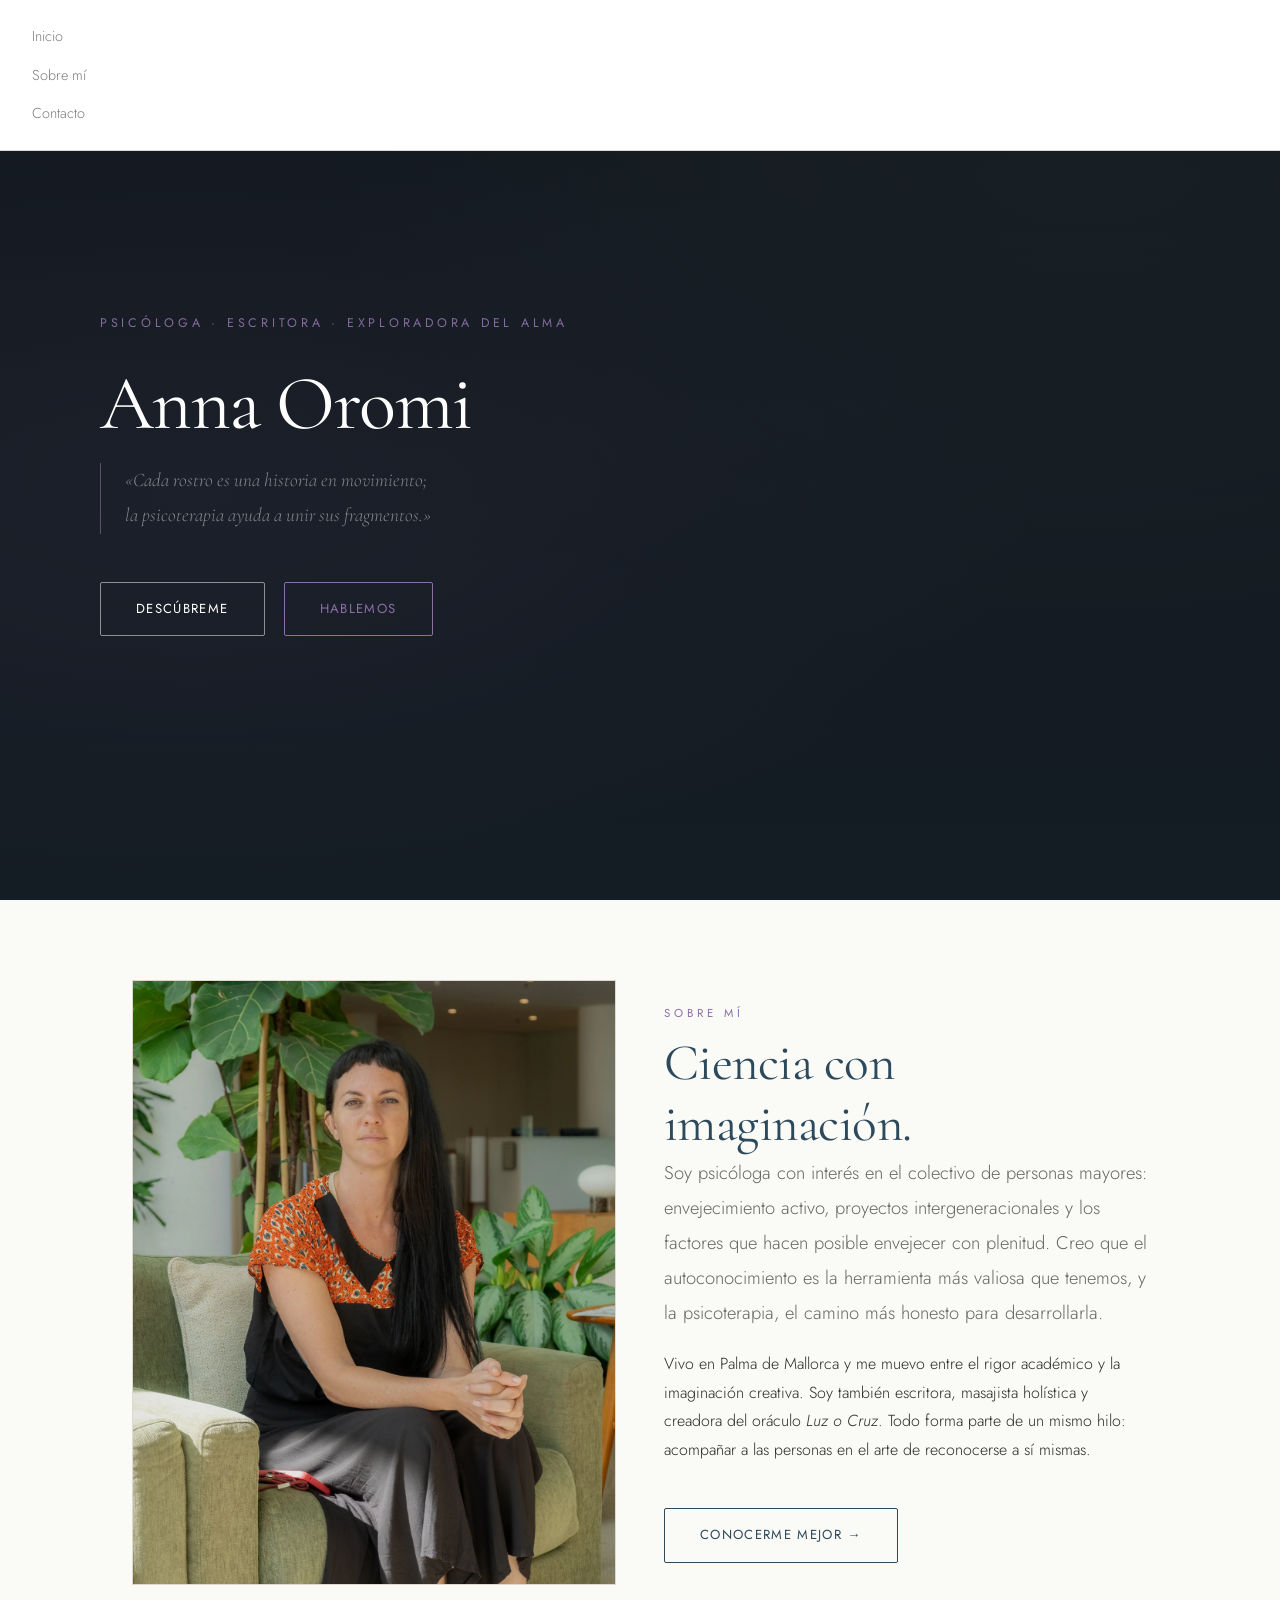
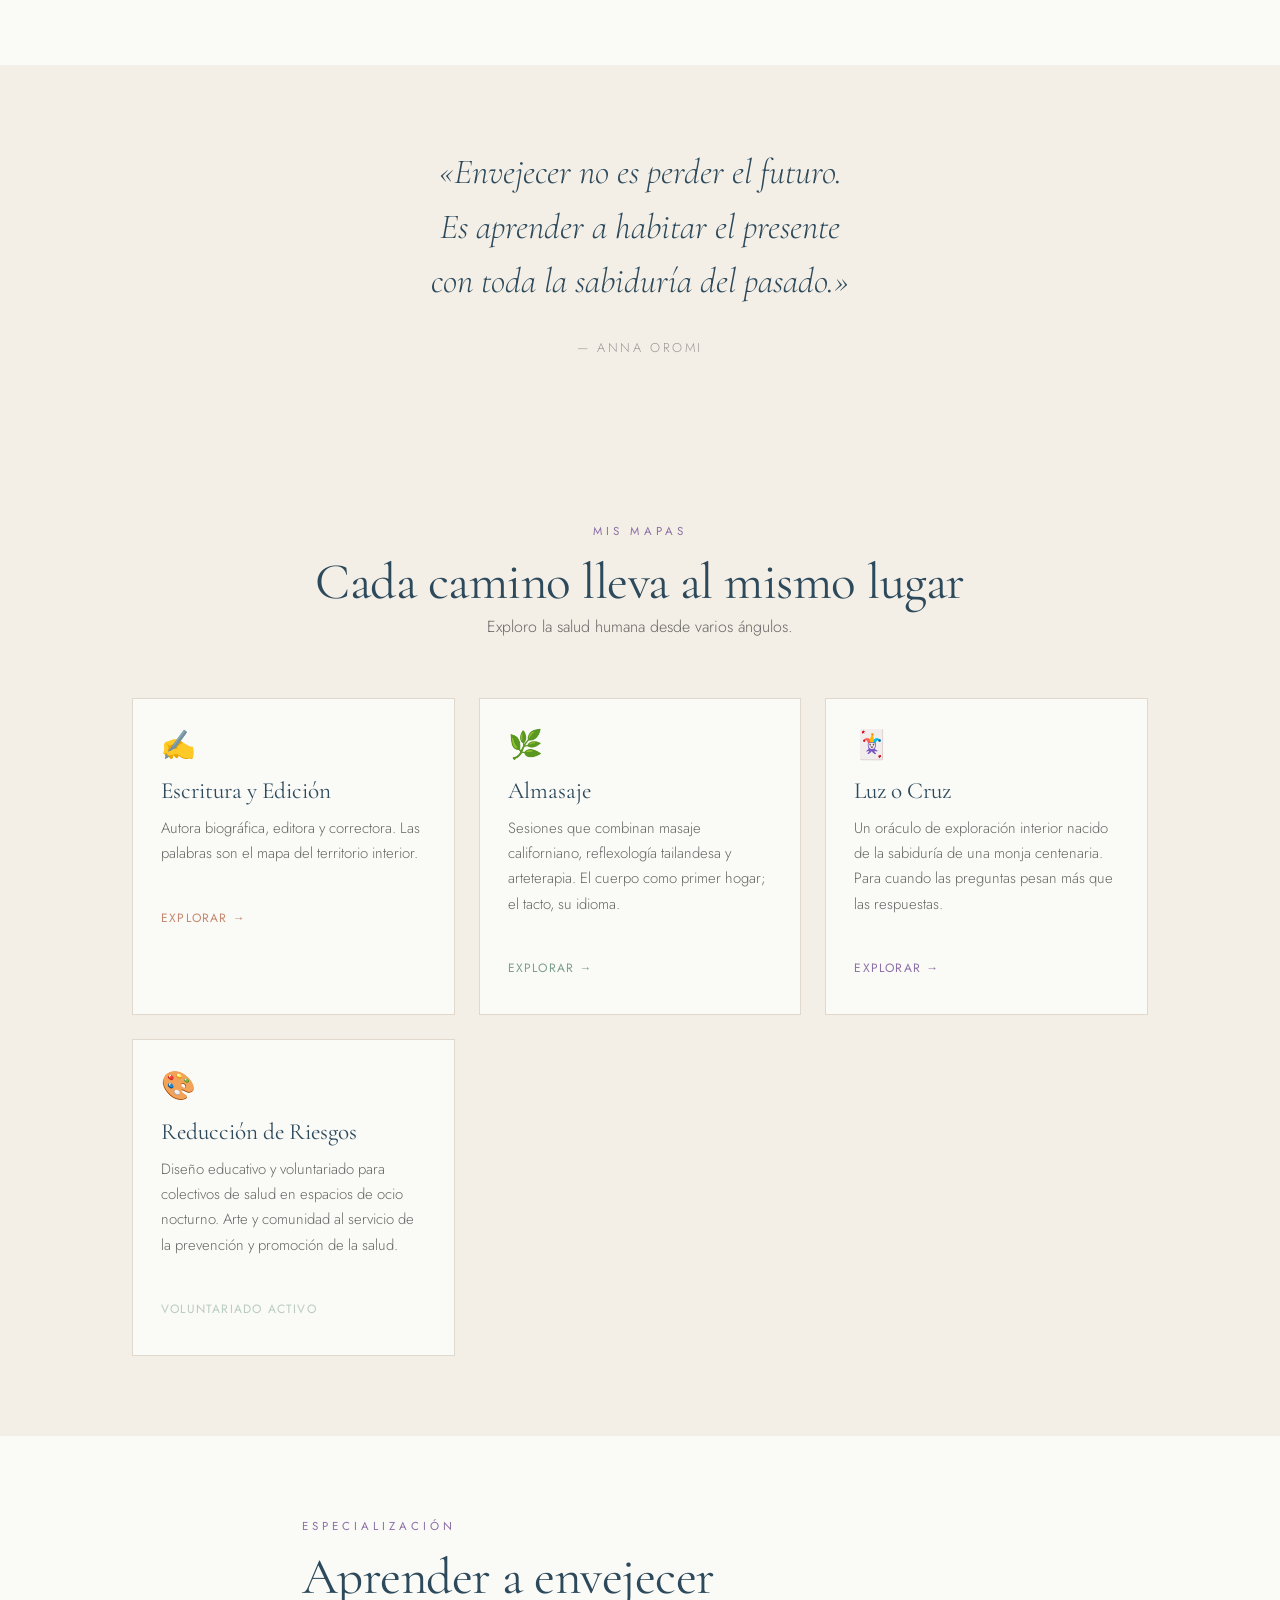
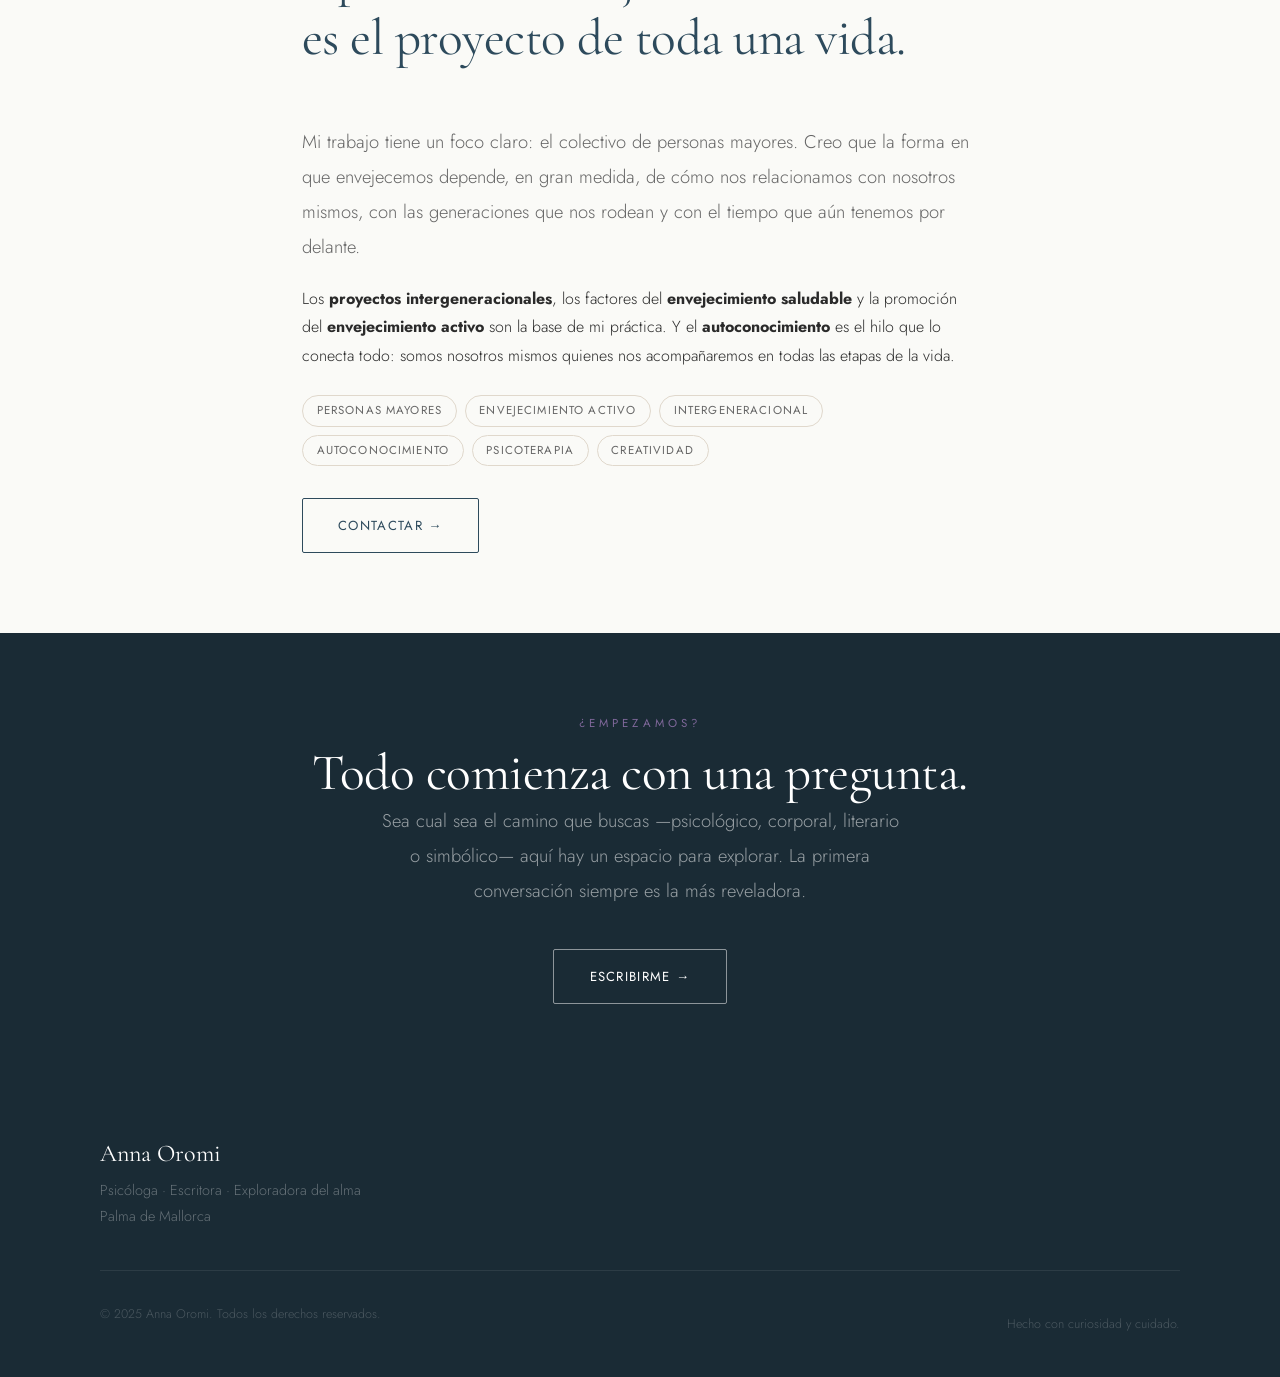
==== index.html @ 7e348808 "Simplify nav and footer to Inicio / Sobre mí / Contacto" ====
<!DOCTYPE html>
<html lang="es">
<head>
  <meta charset="UTF-8">
  <meta name="viewport" content="width=device-width, initial-scale=1.0">
  <title>Anna Oromi | Psicóloga, Escritora y Exploradora del Alma</title>
  <meta name="description" content="Anna Oromi es psicóloga con foco en personas mayores, envejecimiento activo y autoconocimiento. Escritora, terapeuta corporal y creadora del oráculo Luz o Cruz. Palma de Mallorca.">
  <meta name="keywords" content="psicóloga personas mayores, envejecimiento activo, envejecimiento saludable, autoconocimiento, psicología Mallorca, masaje holístico, escritora biográfica">
  <meta name="author" content="Anna Oromi">
  <meta name="robots" content="index, follow">
  <meta property="og:type"        content="website">
  <meta property="og:url"         content="https://www.annaoromi.com/">
  <meta property="og:title"       content="Anna Oromi | Psicóloga, Escritora y Exploradora del Alma">
  <meta property="og:description" content="Psicóloga con foco en personas mayores, envejecimiento activo y autoconocimiento. Escritora, terapeuta corporal, creadora del oráculo Luz o Cruz. Palma de Mallorca.">
  <meta property="og:locale"      content="es_ES">
  <link rel="canonical" href="https://www.annaoromi.com/">
  <link rel="preconnect" href="https://fonts.googleapis.com">
  <link rel="preconnect" href="https://fonts.gstatic.com" crossorigin>
  <link href="https://fonts.googleapis.com/css2?family=Cormorant+Garamond:ital,wght@0,300;0,400;0,600;1,300;1,400&family=Jost:wght@300;400&display=swap" rel="stylesheet">
  <link rel="stylesheet" href="css/style.css?v=5">
</head>
<body>

  <nav role="navigation" aria-label="Navegación principal">
    <a href="index.html" class="nav-logo" aria-label="Anna Oromi — Inicio">Anna Oromi</a>
    <button class="nav-toggle" aria-expanded="false" aria-label="Abrir menú">
      <span></span><span></span><span></span>
    </button>
    <ul class="nav-links" role="list">
      <li><a href="index.html">Inicio</a></li>
      <li><a href="sobre-mi.html">Sobre mí</a></li>
      <li><a href="contacto.html" class="nav-cta">Contacto</a></li>
    </ul>
  </nav>

  <main>

    <!-- HERO -->
    <section class="hero" aria-label="Portada">
      <video class="hero-video" autoplay muted loop playsinline aria-hidden="true">
        <source src="img/encabezado.mp4" type="video/mp4">
      </video>
      <div class="hero-content">
        <span class="hero-label">Psicóloga · Escritora · Exploradora del alma</span>
        <h1>Anna Oromi</h1>
        <p class="hero-quote">
          «Cada rostro es una historia en movimiento;<br>
          la psicoterapia ayuda a unir sus fragmentos.»
        </p>
        <div class="hero-actions">
          <a href="sobre-mi.html" class="btn btn-light">Descúbreme</a>
          <a href="contacto.html" class="btn btn-light" style="border-color:var(--violet);color:var(--violet);">Hablemos</a>
        </div>
      </div>
    </section>

    <!-- SOBRE MÍ (resumen) -->
    <section aria-labelledby="about-heading">
      <div class="container">
        <div class="grid-2">
          <div class="about-img-wrap" aria-label="Fotografía de Anna Oromi">
            <img src="img/anna-oromi.jpg" alt="Anna Oromi, psicóloga enfocada en el envejecimiento activo, Palma de Mallorca" loading="lazy">
          </div>
          <div class="about-text">
            <span class="section-label">Sobre mí</span>
            <h2 id="about-heading">Ciencia con imaginación.<br></h2>
            <p class="lead">
              Soy psicóloga con interés en el colectivo de personas mayores: envejecimiento activo, proyectos intergeneracionales y los factores que hacen posible envejecer con plenitud. Creo que el autoconocimiento es la herramienta más valiosa que tenemos, y la psicoterapia, el camino más honesto para desarrollarla.
            </p>
            <p>
              Vivo en Palma de Mallorca y me muevo entre el rigor académico y la imaginación creativa. Soy también escritora, masajista holística y creadora del oráculo <em>Luz o Cruz</em>. Todo forma parte de un mismo hilo: acompañar a las personas en el arte de reconocerse a sí mismas.
            </p>
            <a href="sobre-mi.html" class="btn btn-primary mt-3">Conocerme mejor →</a>
          </div>
        </div>
      </div>
    </section>

    <!-- PULLQUOTE -->
    <div class="pullquote">
      <blockquote>
        «Envejecer no es perder el futuro.<br>
        Es aprender a habitar el presente<br>
        con toda la sabiduría del pasado.»
      </blockquote>
      <cite>— Anna Oromi</cite>
    </div>

    <!-- MIS MUNDOS -->
    <section class="section-alt" aria-labelledby="mundos-heading">
      <div class="container">
        <div class="section-header section-header--center">
          <span class="section-label">Mis mapas</span>
          <h2 id="mundos-heading">Cada camino lleva al mismo lugar</h2>
          <p>Exploro la salud humana desde varios ángulos.</p>
        </div>
        <div class="facetas-grid">


          <article class="card card--rose">
            <div class="card-icon" aria-hidden="true">✍️</div>
            <h3>Escritura y Edición</h3>
            <p>Autora biográfica, editora y correctora. Las palabras son el mapa del territorio interior.</p>
            <a href="escritura.html" class="card-link">Explorar →</a>
          </article>

          <article class="card card--sage">
            <div class="card-icon" aria-hidden="true">🌿</div>
            <h3>Almasaje</h3>
            <p>Sesiones que combinan masaje californiano, reflexología tailandesa y arteterapia. El cuerpo como primer hogar; el tacto, su idioma.</p>
            <a href="almasaje.html" class="card-link">Explorar →</a>
          </article>

          <article class="card">
            <div class="card-icon" aria-hidden="true">🃏</div>
            <h3>Luz o Cruz</h3>
            <p>Un oráculo de exploración interior nacido de la sabiduría de una monja centenaria. Para cuando las preguntas pesan más que las respuestas.</p>
            <a href="oraculo.html" class="card-link">Explorar →</a>
          </article>

          <article class="card card--sage">
            <div class="card-icon" aria-hidden="true">🎨</div>
            <h3>Reducción de Riesgos</h3>
            <p>Diseño educativo y voluntariado para colectivos de salud en espacios de ocio nocturno. Arte y comunidad al servicio de la prevención y promoción de la salud.</p>
            <span class="card-link" style="cursor:default; opacity:0.5;">Voluntariado activo</span>
          </article>

        </div>
      </div>
    </section>

    <!-- ESPECIALIZACIÓN (bloque SEO) -->
    <section aria-labelledby="esp-heading">
      <div class="container--narrow">
        <div class="section-header">
          <span class="section-label">Especialización</span>
          <h2 id="esp-heading">Aprender a envejecer<br>es el proyecto de toda una vida.</h2>
        </div>
        <p class="lead">
          Mi trabajo tiene un foco claro: el colectivo de personas mayores. Creo que la forma en que envejecemos depende, en gran medida, de cómo nos relacionamos con nosotros mismos, con las generaciones que nos rodean y con el tiempo que aún tenemos por delante.
        </p>
        <p>
          Los <strong>proyectos intergeneracionales</strong>, los factores del <strong>envejecimiento saludable</strong> y la promoción del <strong>envejecimiento activo</strong> son la base de mi práctica. Y el <strong>autoconocimiento</strong> es el hilo que lo conecta todo: somos nosotros mismos quienes nos acompañaremos en todas las etapas de la vida.
        </p>
        <div class="tags mt-3" aria-label="Áreas de especialización">
          <span class="tag">Personas mayores</span>
          <span class="tag">Envejecimiento activo</span>
          <span class="tag">Intergeneracional</span>
          <span class="tag">Autoconocimiento</span>
          <span class="tag">Psicoterapia</span>
          <span class="tag">Creatividad</span>
        </div>
        <a href="contacto.html" class="btn btn-primary mt-4">Contactar →</a>
      </div>
    </section>

    <!-- CONTACTO CTA -->
    <section class="section-dark" aria-labelledby="cta-heading">
      <div class="container--narrow text-center">
        <span class="section-label">¿Empezamos?</span>
        <h2 id="cta-heading">Todo comienza con una pregunta.</h2>
        <p class="lead" style="color:rgba(255,255,255,0.55); max-width:520px; margin: 0 auto 2.5rem;">
          Sea cual sea el camino que buscas —psicológico, corporal, literario o simbólico— aquí hay un espacio para explorar. La primera conversación siempre es la más reveladora.
        </p>
        <a href="contacto.html" class="btn btn-light">Escribirme →</a>
      </div>
    </section>

  </main>

  <footer>
    <div class="footer-inner">
      <div class="footer-brand">
        <h3>Anna Oromi</h3>
        <p>Psicóloga · Escritora · Exploradora del alma<br>Palma de Mallorca</p>
      </div>
      <nav class="footer-nav" aria-label="Navegación del pie">
        <ul>
          <li><a href="index.html">Inicio</a></li>
          <li><a href="sobre-mi.html">Sobre mí</a></li>
          <li><a href="contacto.html">Contacto</a></li>
        </ul>
      </nav>
    </div>
    <div class="footer-bottom">
      <p>© 2025 Anna Oromi. Todos los derechos reservados.</p>
      <p>Hecho con curiosidad y cuidado.</p>
    </div>
  </footer>

  <script src="js/main.js"></script>
</body>
</html>
---- css/style.css ----
/* ==========================================================================
   Anna Oromi — Estilos principales
   «Todo viaje empieza cayendo por un agujero de curiosidad»
   ========================================================================== */

/* --------------------------------------------------------------------------
   1. Variables
   -------------------------------------------------------------------------- */
:root {
  --bg:             #FAFAF7;
  --bg-alt:         #F4EFE6;
  --bg-dark:        #1A2B35;
  --text:           #2A2A2A;
  --text-light:     #666666;
  --text-muted:     #999999;
  --primary:        #2D4A5C;
  --primary-light:  #3D6275;
  --violet:         #8B6FA6;
  --rose:           #C4876E;
  --sage:           #7A9E8E;
  --border:         #E0D8CC;
  --border-light:   #EDE8E0;

  --font-serif: 'Cormorant Garamond', 'Georgia', serif;
  --font-sans:  'Jost', 'Helvetica Neue', Arial, sans-serif;

  --radius:    2px;
  --shadow:    0 2px 20px rgba(0,0,0,0.06);
  --shadow-lg: 0 6px 40px rgba(0,0,0,0.10);
  --transition: all 0.3s ease;
  --max-w:     1080px;
  --gap:       5rem;
}

/* --------------------------------------------------------------------------
   2. Reset & base
   -------------------------------------------------------------------------- */
*, *::before, *::after { box-sizing: border-box; margin: 0; padding: 0; }

html { scroll-behavior: smooth; font-size: 16px; }

body {
  background: var(--bg);
  color: var(--text);
  font-family: var(--font-sans);
  font-weight: 300;
  line-height: 1.8;
  -webkit-font-smoothing: antialiased;
}

img  { max-width: 100%; height: auto; display: block; }
a    { color: inherit; text-decoration: none; }
ul   { list-style: none; }
p    { margin-bottom: 1.2rem; }
p:last-child { margin-bottom: 0; }

/* --------------------------------------------------------------------------
   3. Tipografía
   -------------------------------------------------------------------------- */
h1, h2, h3, h4, h5, h6 {
  font-family: var(--font-serif);
  font-weight: 400;
  line-height: 1.2;
  color: var(--primary);
}

h1 { font-size: clamp(2.8rem, 6vw,  5rem);   letter-spacing: -0.02em; }
h2 { font-size: clamp(2rem,  4vw,  3.2rem);  letter-spacing: -0.01em; }
h3 { font-size: clamp(1.4rem, 2.5vw, 2rem);  }
h4 { font-size: 1.15rem; }

.lead {
  font-size: 1.15rem;
  font-weight: 300;
  color: var(--text-light);
  line-height: 1.9;
}

.ornament {
  text-align: center;
  color: var(--violet);
  letter-spacing: 0.6em;
  margin: 2rem 0;
  opacity: 0.5;
}

/* --------------------------------------------------------------------------
   4. Layout
   -------------------------------------------------------------------------- */
.container        { max-width: var(--max-w); margin: 0 auto; padding: 0 2rem; }
.container--narrow{ max-width: 740px;        margin: 0 auto; padding: 0 2rem; }

section { padding: var(--gap) 0; }

.grid-2 { display: grid; grid-template-columns: 1fr 1fr; gap: 3rem; align-items: center; }
.grid-3 { display: grid; grid-template-columns: repeat(3, 1fr); gap: 2rem; }

/* --------------------------------------------------------------------------
   5. Navegación
   -------------------------------------------------------------------------- */
nav {
  position: fixed; top: 0; left: 0; right: 0; z-index: 100;
  display: flex; justify-content: space-between; align-items: center;
  padding: 1.4rem 2rem;
  background: #ffffff;
  border-bottom: 1px solid #e0d8cc;
  transition: var(--transition);
  color: #111111;
}
nav.scrolled { padding: 1rem 2rem; box-shadow: var(--shadow); }

.nav-logo {
  font-family: var(--font-serif);
  font-size: 1.35rem;
  color: #2D4A5C !important;
  letter-spacing: 0.02em;
  flex-shrink: 0;
}

.nav-links {
  display: flex; gap: 2.2rem; align-items: center;
}
.nav-links a {
  font-size: 0.78rem; font-weight: 500;
  letter-spacing: 0.1em; text-transform: uppercase;
  color: #111111 !important;
  position: relative; transition: var(--transition);
}
.nav-links a::after {
  content: ''; position: absolute; bottom: -3px; left: 0;
  width: 0; height: 1px;
  background: var(--violet); transition: var(--transition);
}
.nav-links a:hover,
.nav-links a.active        { color: var(--primary); }
.nav-links a:hover::after,
.nav-links a.active::after { width: 100%; }

/* Contact CTA in nav */
.nav-links .nav-cta {
  padding: 0.5rem 1.2rem;
  border: 1px solid var(--primary);
  color: var(--primary);
  border-radius: 100px;
  transition: var(--transition);
}
.nav-links .nav-cta:hover { background: var(--primary); color: #fff; }
.nav-links .nav-cta::after { display: none; }

/* Hamburger */
.nav-toggle {
  display: none; background: none; border: none;
  cursor: pointer; flex-direction: column; gap: 5px; padding: 0.25rem;
}
.nav-toggle span { display: block; width: 22px; height: 1.5px; background: var(--text); transition: var(--transition); }

/* --------------------------------------------------------------------------
   6. Botones
   -------------------------------------------------------------------------- */
.btn {
  display: inline-block;
  padding: 0.9rem 2.2rem;
  font-family: var(--font-sans); font-size: 0.82rem;
  font-weight: 400; letter-spacing: 0.1em; text-transform: uppercase;
  border: 1px solid currentColor; cursor: pointer;
  transition: var(--transition); background: transparent; text-align: center;
  border-radius: var(--radius);
}
.btn-primary { color: var(--primary); }
.btn-primary:hover { background: var(--primary); color: #fff; }

.btn-violet { color: var(--violet); }
.btn-violet:hover { background: var(--violet); color: #fff; }

.btn-rose { color: var(--rose); }
.btn-rose:hover { background: var(--rose); color: #fff; }

.btn-light { color: #fff; border-color: rgba(255,255,255,0.5); }
.btn-light:hover { background: rgba(255,255,255,0.12); border-color: #fff; }

.btn-filled-primary { background: var(--primary); color: #fff; border-color: var(--primary); }
.btn-filled-primary:hover { background: var(--primary-light); border-color: var(--primary-light); }

/* --------------------------------------------------------------------------
   7. Hero (portada)
   -------------------------------------------------------------------------- */
.hero {
  min-height: 100vh; display: flex; align-items: center;
  position: relative; overflow: hidden; isolation: isolate;
  background-color: var(--bg-dark); color: #fff;
  padding: 9rem 2rem 6rem;
}
.hero-video {
  position: absolute;
  top: 0; left: 0;
  width: 100%; height: 100%;
  object-fit: cover; object-position: center;
  z-index: 0; pointer-events: none;
}
.hero::before {
  content: ''; position: absolute;
  top: 0; left: 0; width: 100%; height: 100%;
  z-index: 1;
  background:
    linear-gradient(to bottom, rgba(15,15,20,0.65) 0%, rgba(15,15,20,0.52) 100%),
    radial-gradient(ellipse at 15% 55%, rgba(139, 111, 166, 0.18) 0%, transparent 55%),
    radial-gradient(ellipse at 85% 15%, rgba(122, 158, 142, 0.12) 0%, transparent 50%);
  pointer-events: none;
}
.hero-content { position: relative; z-index: 2; max-width: var(--max-w); margin: 0 auto; width: 100%; }

.hero-label {
  font-size: 0.78rem; font-weight: 400;
  letter-spacing: 0.3em; text-transform: uppercase;
  color: var(--violet); margin-bottom: 1.5rem; opacity: 0.95;
  display: block;
}
.hero h1 { color: #fff; margin-bottom: 0.75rem; }

.hero-subtitle {
  font-family: var(--font-serif); font-style: italic;
  font-size: clamp(1.1rem, 2vw, 1.5rem); font-weight: 300;
  color: rgba(255,255,255,0.55); margin-bottom: 2rem;
}
.hero-quote {
  font-family: var(--font-serif); font-style: italic;
  font-size: clamp(1rem, 1.7vw, 1.2rem); font-weight: 300;
  color: rgba(255,255,255,0.45); max-width: 580px;
  line-height: 1.85; margin-bottom: 3rem;
  border-left: 1px solid rgba(139, 111, 166, 0.6);
  padding-left: 1.5rem;
}
.hero-actions { display: flex; gap: 1.2rem; flex-wrap: wrap; }

/* Grandes letras de fondo */
.hero-bg-letter {
  position: absolute; right: -1rem; top: 50%;
  transform: translateY(-50%);
  font-family: var(--font-serif); font-size: 28vw; line-height: 1;
  color: rgba(255,255,255,0.025); pointer-events: none; user-select: none;
  font-weight: 400;
}

/* --------------------------------------------------------------------------
   8. Section header
   -------------------------------------------------------------------------- */
.section-header         { margin-bottom: 3.5rem; }
.section-header--center { text-align: center; }
.section-header--center p { margin: 0 auto; }

.section-label {
  display: block; font-size: 0.72rem; font-weight: 400;
  letter-spacing: 0.35em; text-transform: uppercase;
  color: var(--violet); margin-bottom: 0.6rem;
}
.section-header p { color: var(--text-light); max-width: 520px; }

/* Background alternativo */
.section-alt  { background: var(--bg-alt); }
.section-dark { background: var(--bg-dark); color: #fff; }
.section-dark h2, .section-dark h3, .section-dark h4 { color: #fff; }
.section-dark p, .section-dark .lead { color: rgba(255,255,255,0.65); }
.section-dark .section-label { color: var(--violet); opacity: 0.9; }

/* --------------------------------------------------------------------------
   9. Tarjetas de facetas
   -------------------------------------------------------------------------- */
.facetas-grid {
  display: grid;
  grid-template-columns: repeat(auto-fit, minmax(260px, 1fr));
  gap: 1.5rem;
}

.card {
  background: var(--bg); border: 1px solid var(--border);
  padding: 2rem 1.75rem;
  transition: var(--transition); position: relative; overflow: hidden;
}
.card::before {
  content: ''; position: absolute; top: 0; left: 0; right: 0;
  height: 2px; background: var(--violet);
  transform: scaleX(0); transform-origin: left; transition: var(--transition);
}
.card:hover {
  border-color: transparent; box-shadow: var(--shadow-lg);
  transform: translateY(-4px);
}
.card:hover::before { transform: scaleX(1); }

.card-icon { font-size: 1.75rem; margin-bottom: 1.2rem; line-height: 1; }
.card h3 { font-size: 1.45rem; margin-bottom: 0.6rem; }
.card p  { font-size: 0.93rem; color: var(--text-light); line-height: 1.7; }

.card-link {
  display: inline-flex; align-items: center; gap: 0.4rem;
  font-size: 0.75rem; font-weight: 400; letter-spacing: 0.1em;
  text-transform: uppercase; color: var(--violet);
  margin-top: 1.4rem; transition: var(--transition);
}
.card-link:hover { gap: 0.65rem; }

/* Card variante rose */
.card--rose::before { background: var(--rose); }
.card--rose .card-link { color: var(--rose); }

/* Card variante sage */
.card--sage::before { background: var(--sage); }
.card--sage .card-link { color: var(--sage); }

/* --------------------------------------------------------------------------
   10. Pullquote
   -------------------------------------------------------------------------- */
.pullquote {
  padding: 5rem 2rem; text-align: center;
  background: var(--bg-alt);
}
.pullquote blockquote {
  font-family: var(--font-serif); font-style: italic; font-weight: 300;
  font-size: clamp(1.4rem, 3vw, 2.2rem); color: var(--primary);
  max-width: 820px; margin: 0 auto 1.5rem; line-height: 1.55;
}
.pullquote cite {
  font-size: 0.8rem; font-style: normal;
  letter-spacing: 0.2em; text-transform: uppercase; color: var(--text-muted);
}

/* --------------------------------------------------------------------------
   11. Sección About (en portada)
   -------------------------------------------------------------------------- */
.about-img-wrap {
  aspect-ratio: 4/5; background: var(--bg-alt);
  border: 1px solid var(--border);
  display: flex; align-items: center; justify-content: center;
  font-family: var(--font-serif); font-size: 5rem; color: var(--border);
  position: relative; overflow: hidden;
}
.about-img-wrap img,
.about-img-wrap video { position: absolute; inset: 0; width: 100%; height: 100%; object-fit: cover; }

/* --------------------------------------------------------------------------
   12. Formulario
   -------------------------------------------------------------------------- */
.form-group { margin-bottom: 1.5rem; }
.form-group label {
  display: block; font-size: 0.75rem; font-weight: 400;
  letter-spacing: 0.12em; text-transform: uppercase;
  color: var(--text-light); margin-bottom: 0.5rem;
}
.form-group input,
.form-group textarea,
.form-group select {
  width: 100%; padding: 0.85rem 1rem;
  background: var(--bg); border: 1px solid var(--border);
  color: var(--text); font-family: var(--font-sans);
  font-size: 1rem; font-weight: 300;
  transition: var(--transition); -webkit-appearance: none;
  border-radius: var(--radius);
}
.form-group input:focus,
.form-group textarea:focus,
.form-group select:focus {
  outline: none; border-color: var(--violet);
  box-shadow: 0 0 0 3px rgba(139, 111, 166, 0.12);
}
.form-group textarea { min-height: 150px; resize: vertical; }
.form-row { display: grid; grid-template-columns: 1fr 1fr; gap: 1.25rem; }

/* --------------------------------------------------------------------------
   13. Footer
   -------------------------------------------------------------------------- */
footer {
  background: var(--bg-dark);
  color: rgba(255,255,255,0.6);
  padding: 3.5rem 2rem 2rem;
}
.footer-inner {
  max-width: var(--max-w); margin: 0 auto;
  display: grid; grid-template-columns: 2fr 1fr 1fr; gap: 3rem;
  padding-bottom: 2.5rem;
  border-bottom: 1px solid rgba(255,255,255,0.08);
  margin-bottom: 2rem;
}
.footer-brand h3 {
  color: #fff; font-family: var(--font-serif);
  font-size: 1.5rem; margin-bottom: 0.6rem;
}
.footer-brand p { font-size: 0.9rem; opacity: 0.55; margin-bottom: 0; }

.footer-nav h4 {
  color: #fff; font-size: 0.72rem; font-family: var(--font-sans);
  font-weight: 400; letter-spacing: 0.2em; text-transform: uppercase;
  margin-bottom: 1rem;
}
.footer-nav ul { display: flex; flex-direction: column; gap: 0.6rem; }
.footer-nav a { font-size: 0.9rem; opacity: 0.55; transition: var(--transition); }
.footer-nav a:hover { opacity: 1; color: var(--violet); }

.footer-bottom {
  max-width: var(--max-w); margin: 0 auto;
  display: flex; justify-content: space-between; align-items: center;
  font-size: 0.78rem; opacity: 0.35;
}

/* --------------------------------------------------------------------------
   14. Page hero (páginas interiores)
   -------------------------------------------------------------------------- */
.page-hero {
  padding: 10rem 2rem 5rem;
  background: var(--bg-alt);
  border-bottom: 1px solid var(--border);
}
.page-hero--dark {
  background: var(--bg-dark); color: #fff;
}
.page-hero--dark h1  { color: #fff; }
.page-hero--dark p   { color: rgba(255,255,255,0.6); }

.page-hero .section-label { margin-bottom: 0.6rem; }
.page-hero h1             { margin-bottom: 1rem; }
.page-hero .lead          { max-width: 620px; margin-bottom: 0; }

/* --------------------------------------------------------------------------
   15. Libros
   -------------------------------------------------------------------------- */
.book-list { display: flex; flex-direction: column; gap: 0; }

.book-card {
  display: grid; grid-template-columns: 80px 1fr; gap: 2rem;
  padding: 2.5rem 0; border-bottom: 1px solid var(--border);
  align-items: start;
}
.book-card:first-child { padding-top: 0; }
.book-card:last-child  { border-bottom: none; }

.book-cover {
  width: 80px; aspect-ratio: 2/3;
  background: var(--bg-alt); border: 1px solid var(--border);
  display: flex; align-items: center; justify-content: center;
  font-size: 1.5rem; flex-shrink: 0;
}
.book-info h3   { font-size: 1.45rem; margin-bottom: 0.2rem; }
.book-role {
  font-size: 0.75rem; letter-spacing: 0.12em; text-transform: uppercase;
  color: var(--violet); margin-bottom: 0.25rem;
}
.book-meta {
  font-size: 0.82rem; color: var(--text-muted);
  margin-bottom: 0.85rem; letter-spacing: 0.03em;
}
.book-meta span { margin-right: 1.25rem; }
.book-info p    { font-size: 0.95rem; color: var(--text-light); margin-bottom: 1rem; }

/* --------------------------------------------------------------------------
   16. Proceso / pasos
   -------------------------------------------------------------------------- */
.process-list { display: flex; flex-direction: column; gap: 2rem; }

.process-item { display: grid; grid-template-columns: 3rem 1fr; gap: 1.5rem; align-items: start; }

.process-num {
  width: 3rem; height: 3rem;
  border: 1px solid var(--violet); border-radius: 50%;
  display: flex; align-items: center; justify-content: center;
  font-family: var(--font-serif); font-size: 1.2rem; color: var(--violet);
  flex-shrink: 0;
}
.process-item h4   { margin-bottom: 0.35rem; color: var(--primary); }
.process-item p    { font-size: 0.93rem; color: var(--text-light); margin-bottom: 0; }

/* --------------------------------------------------------------------------
   17. Tags
   -------------------------------------------------------------------------- */
.tags { display: flex; flex-wrap: wrap; gap: 0.5rem; margin-top: 1rem; }
.tag {
  font-size: 0.72rem; font-weight: 400; letter-spacing: 0.1em;
  text-transform: uppercase; padding: 0.28rem 0.85rem;
  border: 1px solid var(--border); color: var(--text-light);
  border-radius: 100px; transition: var(--transition);
}
.tag:hover { border-color: var(--violet); color: var(--violet); }

/* --------------------------------------------------------------------------
   18. Testimonial
   -------------------------------------------------------------------------- */
.testimonial-grid { display: grid; grid-template-columns: repeat(auto-fit, minmax(280px, 1fr)); gap: 1.5rem; }

.testimonial {
  background: var(--bg); border: 1px solid var(--border);
  padding: 2rem; position: relative;
}
.testimonial::before {
  content: '\201C'; font-family: var(--font-serif);
  font-size: 5rem; color: var(--border); line-height: 0.8;
  position: absolute; top: 1.5rem; left: 1.5rem;
  pointer-events: none;
}
.testimonial blockquote {
  font-style: italic; font-family: var(--font-serif);
  font-size: 1.05rem; line-height: 1.7;
  color: var(--text); padding-top: 1.5rem; margin-bottom: 1rem;
}
.testimonial cite {
  font-size: 0.75rem; font-style: normal;
  letter-spacing: 0.15em; text-transform: uppercase;
  color: var(--text-muted);
}

/* --------------------------------------------------------------------------
   19. Oracle cards section
   -------------------------------------------------------------------------- */
.oracle-mechanic {
  display: grid; grid-template-columns: repeat(3, 1fr);
  gap: 0; border: 1px solid var(--border);
}
.oracle-mechanic-item {
  padding: 2rem 1.75rem; border-right: 1px solid var(--border);
}
.oracle-mechanic-item:last-child { border-right: none; }
.oracle-mechanic-item .item-num {
  font-family: var(--font-serif); font-size: 2.5rem;
  color: var(--border); line-height: 1; margin-bottom: 1rem;
}
.oracle-mechanic-item h4 { margin-bottom: 0.5rem; }
.oracle-mechanic-item p  { font-size: 0.93rem; color: var(--text-light); }

/* --------------------------------------------------------------------------
   20. Contact info block
   -------------------------------------------------------------------------- */
.contact-info-list { display: flex; flex-direction: column; gap: 1.5rem; }
.contact-info-item { display: flex; gap: 1rem; align-items: flex-start; }
.contact-info-icon { font-size: 1.3rem; flex-shrink: 0; margin-top: 0.1rem; }
.contact-info-item h4 { font-size: 0.75rem; letter-spacing: 0.15em; text-transform: uppercase; color: var(--text-muted); margin-bottom: 0.2rem; font-family: var(--font-sans); font-weight: 400; }
.contact-info-item p  { color: var(--text-light); font-size: 0.95rem; margin-bottom: 0; }

/* --------------------------------------------------------------------------
   21. Utilidades
   -------------------------------------------------------------------------- */
.text-center { text-align: center; }
.text-right  { text-align: right;  }
.mt-1 { margin-top: 0.5rem; }
.mt-2 { margin-top: 1rem;   }
.mt-3 { margin-top: 1.5rem; }
.mt-4 { margin-top: 2rem;   }
.mb-0 { margin-bottom: 0 !important; }

.divider {
  border: none; border-top: 1px solid var(--border);
  margin: 3rem 0;
}

.highlight-box {
  background: var(--bg-alt); border: 1px solid var(--border);
  padding: 2rem; margin: 2rem 0;
}
.highlight-box p { color: var(--text-light); }

.sr-only {
  position: absolute; width: 1px; height: 1px;
  overflow: hidden; clip: rect(0,0,0,0); white-space: nowrap;
}

/* --------------------------------------------------------------------------
   22. Responsive — Tablet
   -------------------------------------------------------------------------- */
@media (max-width: 900px) {
  :root { --gap: 4rem; }

  .grid-2  { grid-template-columns: 1fr; }
  .grid-3  { grid-template-columns: 1fr; }
  .form-row{ grid-template-columns: 1fr; }

  .footer-inner { grid-template-columns: 1fr 1fr; }
  .footer-brand { grid-column: 1 / -1; }

  .oracle-mechanic { grid-template-columns: 1fr; }
  .oracle-mechanic-item { border-right: none; border-bottom: 1px solid var(--border); }
  .oracle-mechanic-item:last-child { border-bottom: none; }
}

/* --------------------------------------------------------------------------
   23. Responsive — Mobile
   -------------------------------------------------------------------------- */
@media (max-width: 768px) {
  .nav-toggle { display: flex; }

  .nav-links {
    position: fixed; inset: 0;
    background: var(--bg);
    flex-direction: column; justify-content: center;
    gap: 2rem; align-items: center;
    transform: translateX(100%);
    transition: transform 0.4s cubic-bezier(0.4, 0, 0.2, 1);
    z-index: 99;
  }
  .nav-links.open { transform: translateX(0); }
  .nav-links a    { font-size: 1.1rem; }
  .nav-links a::after { display: none; }
  .nav-links .nav-cta { font-size: 0.9rem; }
}

@media (max-width: 600px) {
  :root { --gap: 3rem; }
  .container  { padding: 0 1.25rem; }
  nav         { padding: 1rem 1.25rem; }

  .hero { padding: 7rem 1.25rem 4rem; }
  .hero-actions { flex-direction: column; align-items: flex-start; }

  .pullquote { padding: 3rem 1.25rem; }

  .footer-inner  { grid-template-columns: 1fr; gap: 2rem; }
  .footer-bottom { flex-direction: column; gap: 0.5rem; text-align: center; }

  .book-card { grid-template-columns: 1fr; gap: 1rem; }

  .facetas-grid { grid-template-columns: 1fr; }

  .page-hero { padding: 8rem 1.25rem 3.5rem; }

  .oracle-mechanic { border: none; gap: 1rem; }
  .oracle-mechanic-item {
    border: 1px solid var(--border); border-bottom: 1px solid var(--border) !important;
  }
}

/* --------------------------------------------------------------------------
   24. Galerías de fotos
   -------------------------------------------------------------------------- */
.photo-gallery {
  display: grid;
  grid-template-columns: repeat(auto-fill, minmax(200px, 1fr));
  gap: 0.5rem;
  margin-top: 2rem;
}
.photo-gallery img {
  width: 100%; aspect-ratio: 1; object-fit: cover;
  display: block; transition: var(--transition);
}
.photo-gallery img:hover { opacity: 0.85; transform: scale(1.02); }

/* Galería de cartas del oráculo */
.oracle-gallery {
  display: grid;
  grid-template-columns: repeat(auto-fill, minmax(160px, 1fr));
  gap: 1rem;
  margin-top: 2.5rem;
}
.oracle-gallery img {
  width: 100%; border: 1px solid var(--border);
  transition: var(--transition); display: block;
}
.oracle-gallery img:hover { box-shadow: var(--shadow-lg); transform: translateY(-3px); }

/* Enlace de descarga PDF */
.pdf-link {
  display: inline-flex; align-items: center; gap: 0.5rem;
  font-size: 0.78rem; font-weight: 400;
  letter-spacing: 0.1em; text-transform: uppercase;
  color: var(--rose); border: 1px solid var(--rose);
  padding: 0.45rem 1rem; margin-top: 1rem;
  transition: var(--transition);
}
.pdf-link:hover { background: var(--rose); color: #fff; }

/* Imagen de portada de libro */
.book-cover img {
  width: 100%; height: 100%; object-fit: cover; display: block;
}

@media (max-width: 600px) {
  .photo-gallery { grid-template-columns: repeat(2, 1fr); }
  .oracle-gallery { grid-template-columns: repeat(2, 1fr); }
}
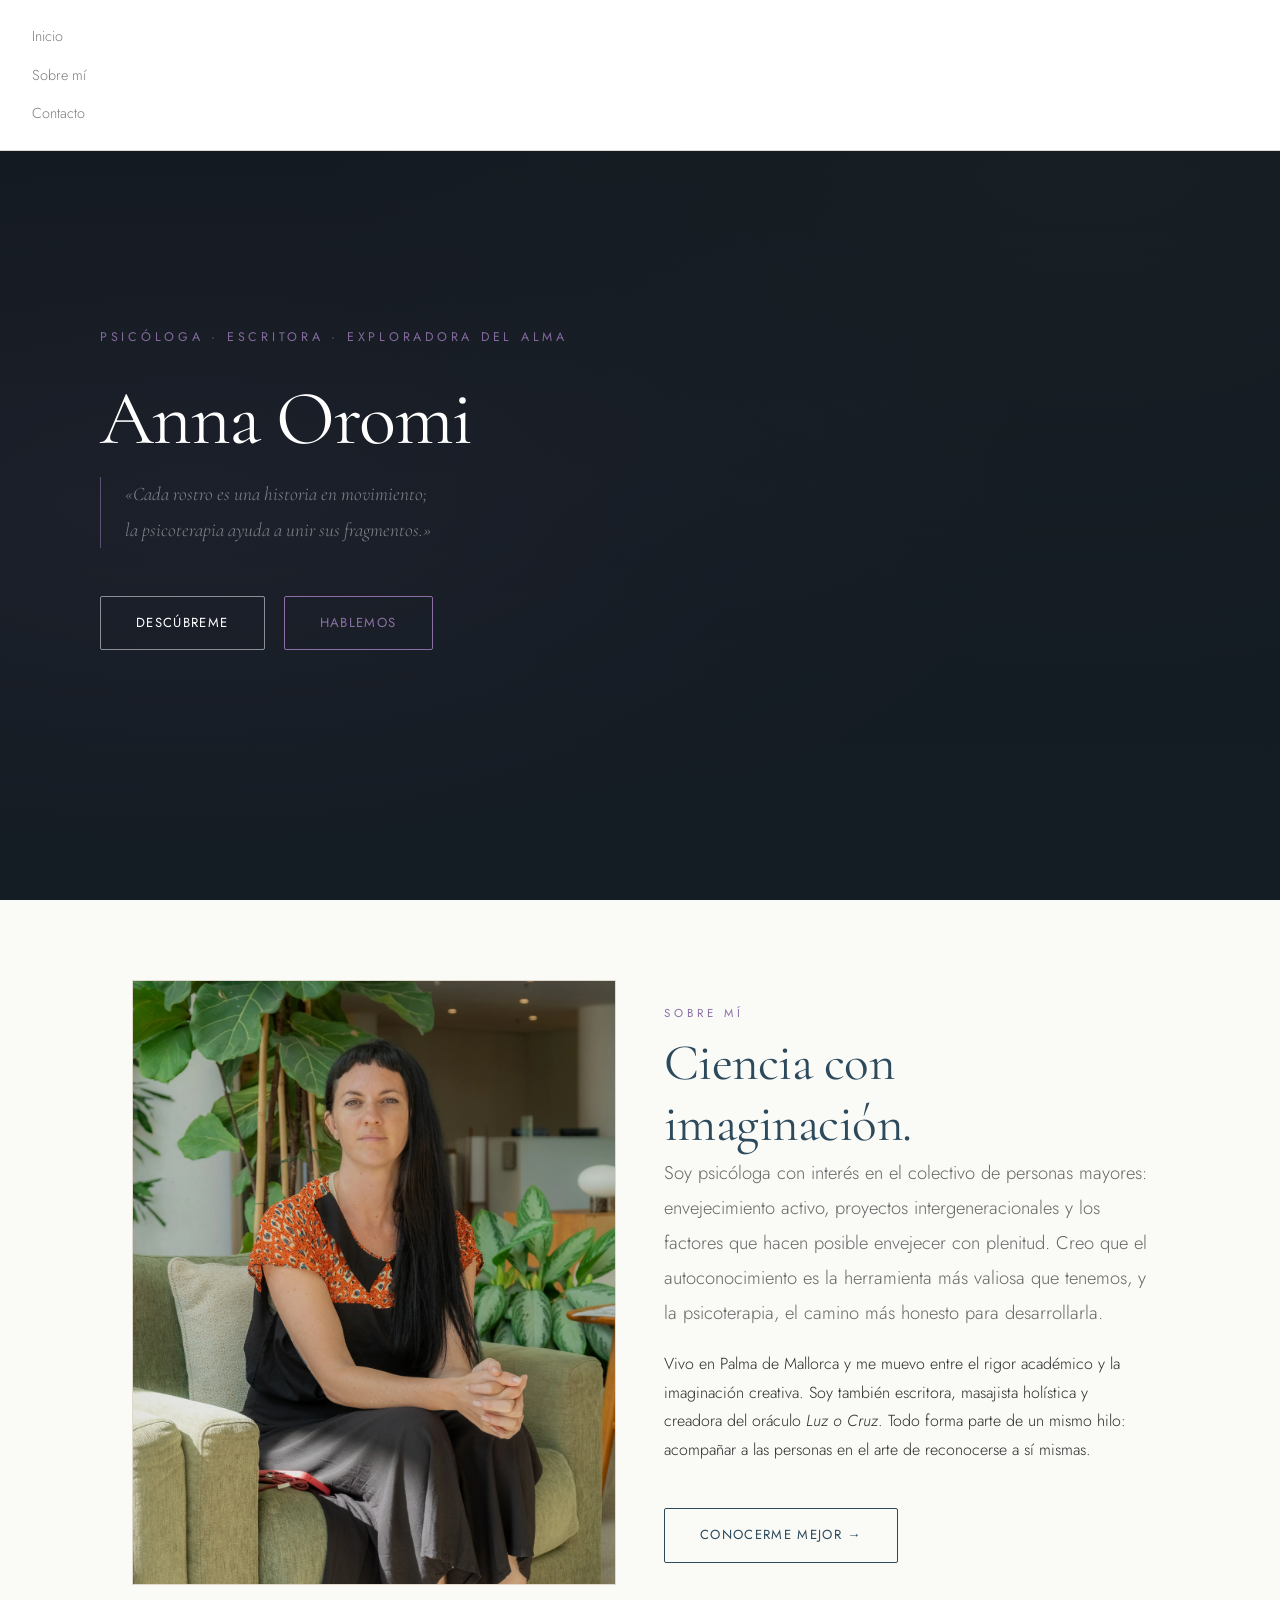
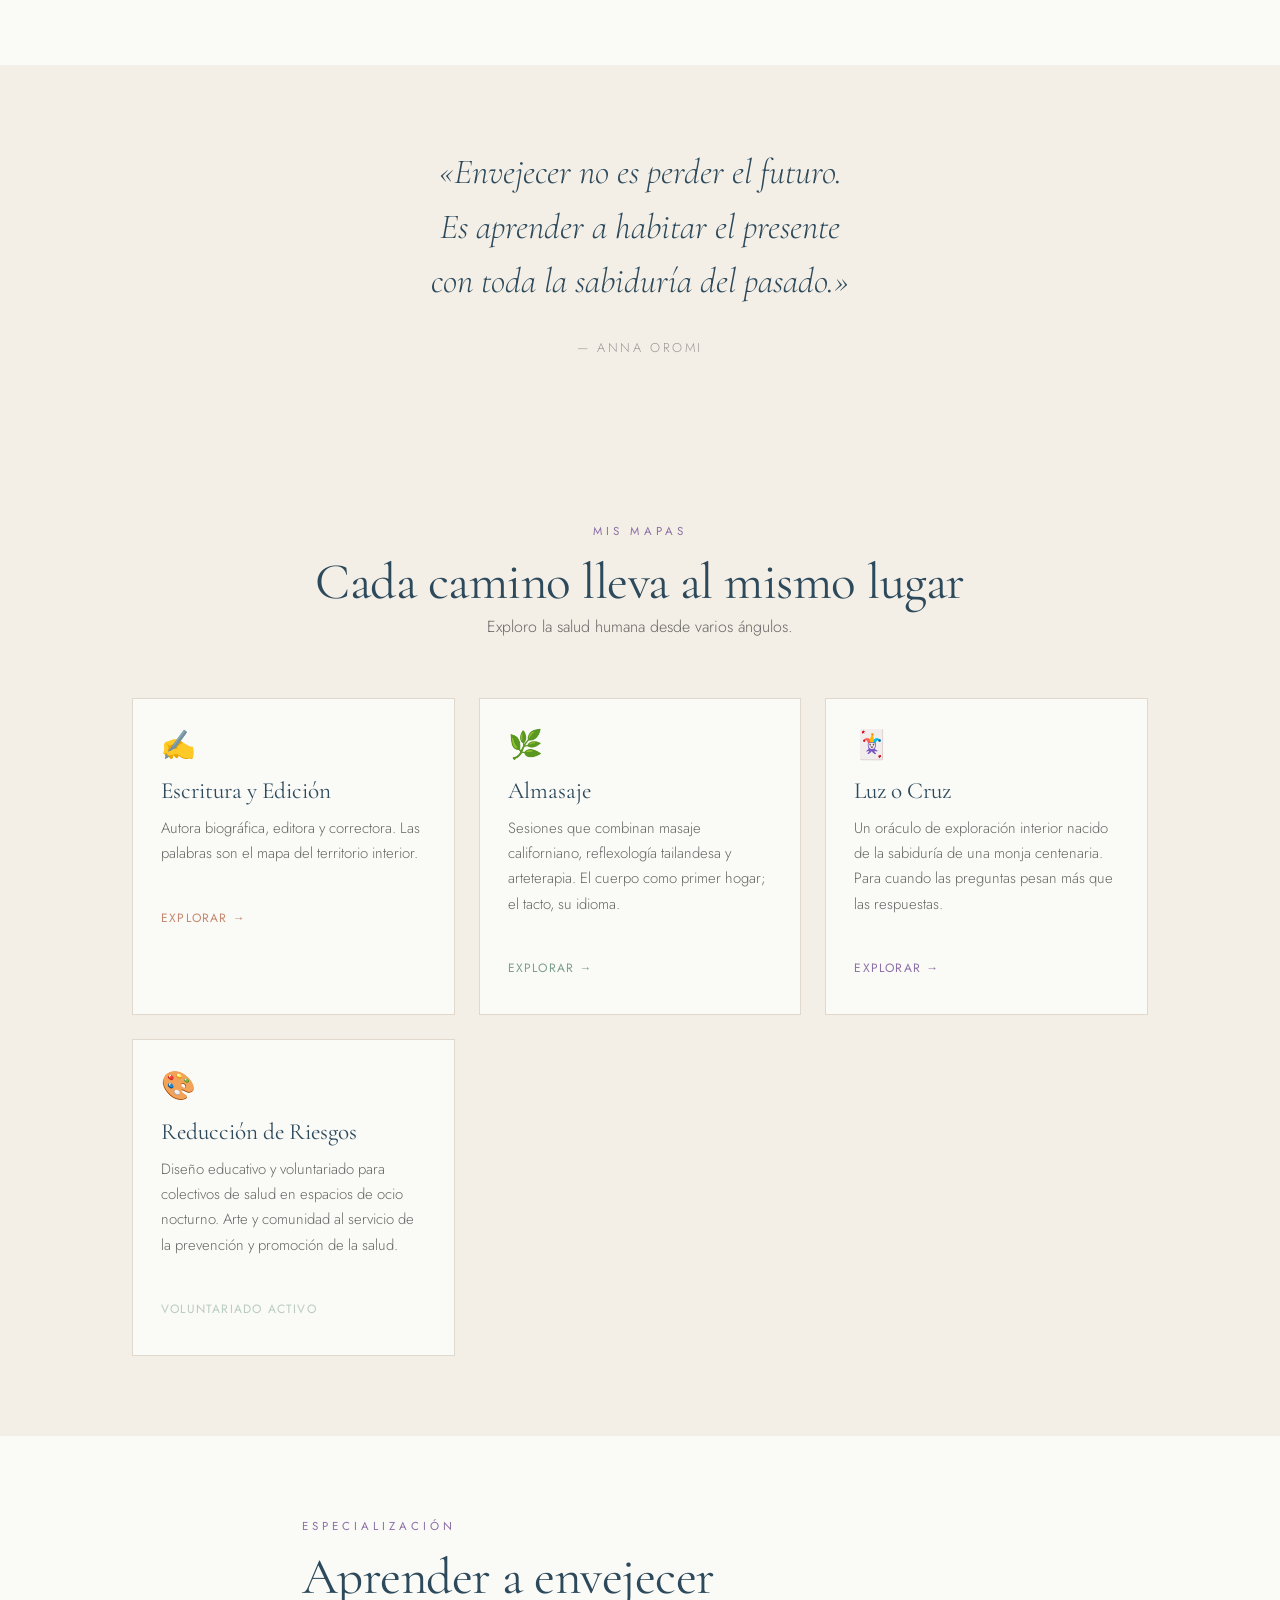
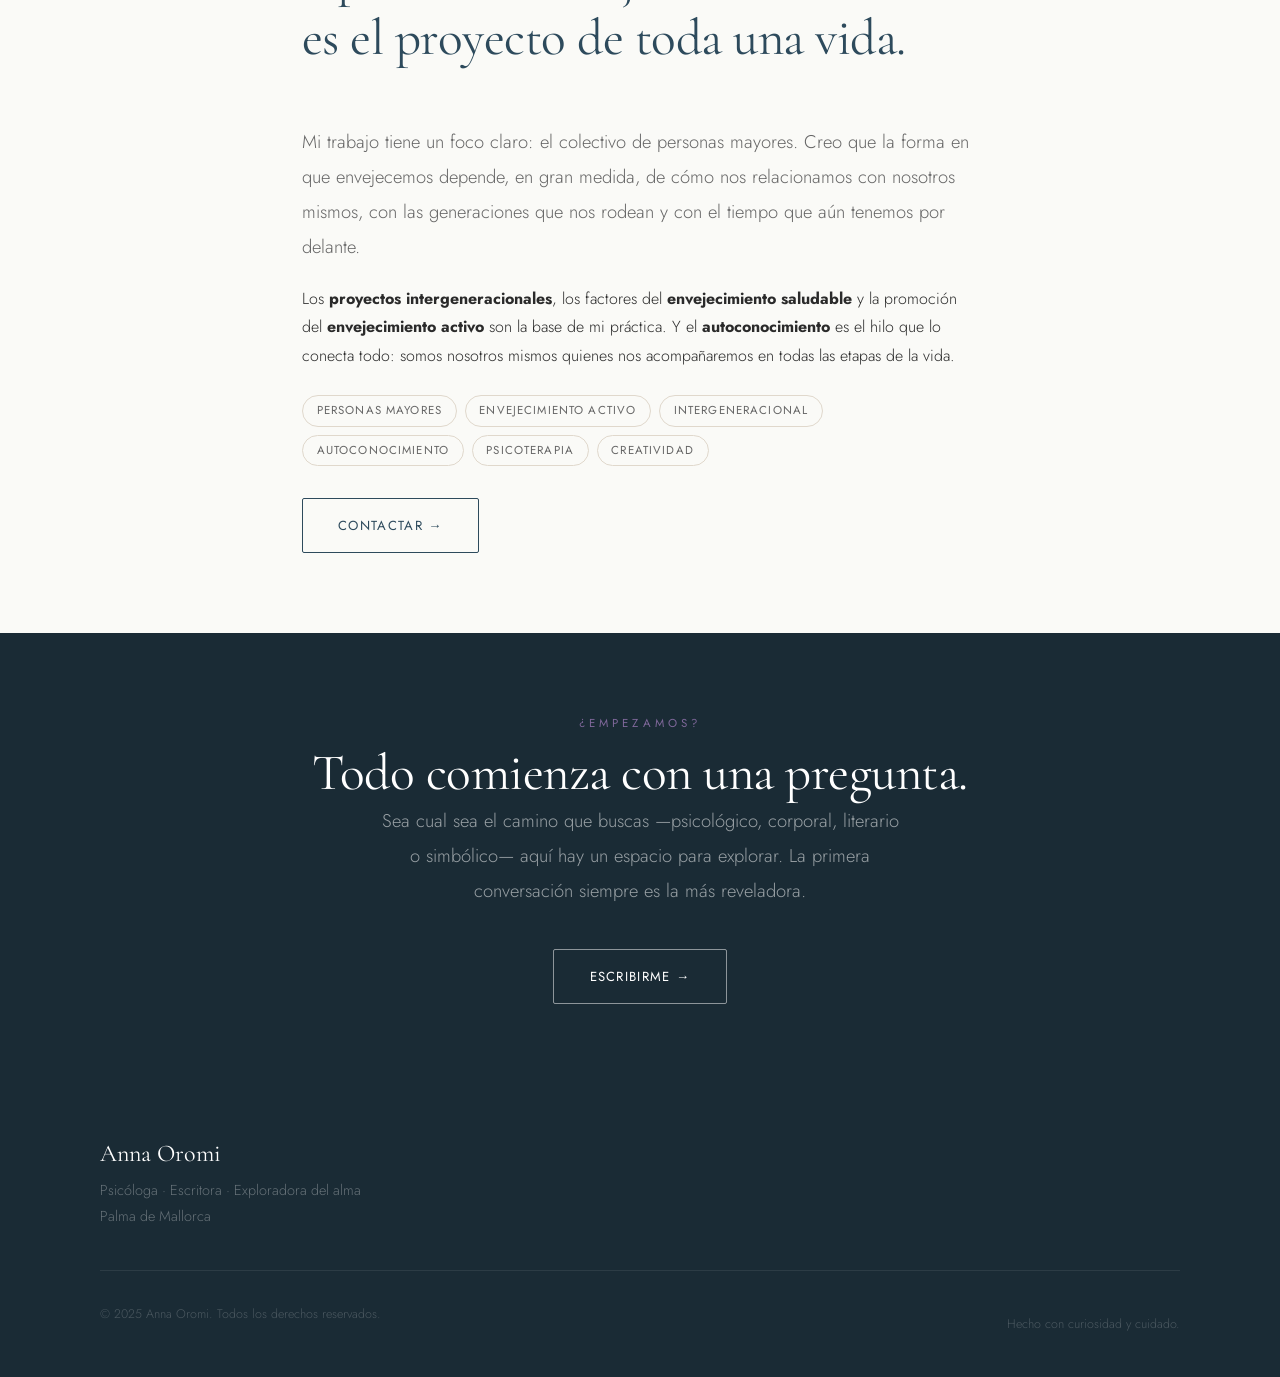
==== commit cadf6b84: "Update index.html" ====
--- a/index.html
+++ b/index.html
@@ -17,19 +17,24 @@
   <link rel="preconnect" href="https://fonts.googleapis.com">
   <link rel="preconnect" href="https://fonts.gstatic.com" crossorigin>
   <link href="https://fonts.googleapis.com/css2?family=Cormorant+Garamond:ital,wght@0,300;0,400;0,600;1,300;1,400&family=Jost:wght@300;400&display=swap" rel="stylesheet">
-  <link rel="stylesheet" href="css/style.css?v=5">
+  <link rel="stylesheet" href="css/style.css?v=6">
 </head>
 <body>
 
   <nav role="navigation" aria-label="Navegación principal">
-    <a href="index.html" class="nav-logo" aria-label="Anna Oromi — Inicio">Anna Oromi</a>
-    <button class="nav-toggle" aria-expanded="false" aria-label="Abrir menú">
+    <a href="index.html" class="nav-logo" data-i18n-aria="nav.logo.aria" aria-label="Anna Oromi — Inicio">Anna Oromi</a>
+    <button class="nav-toggle" aria-expanded="false" data-i18n-aria="nav.toggle.aria" aria-label="Abrir menú">
       <span></span><span></span><span></span>
     </button>
     <ul class="nav-links" role="list">
-      <li><a href="index.html">Inicio</a></li>
-      <li><a href="sobre-mi.html">Sobre mí</a></li>
-      <li><a href="contacto.html" class="nav-cta">Contacto</a></li>
+      <li><a href="index.html" data-i18n="nav.home">Inicio</a></li>
+      <li><a href="sobre-mi.html" data-i18n="nav.about">Sobre mí</a></li>
+      <li><a href="contacto.html" class="nav-cta" data-i18n="nav.contact">Contacto</a></li>
+      <li class="lang-switcher" aria-label="Language / Idioma">
+        <button class="lang-btn" data-lang="es">ES</button>
+        <span class="lang-switcher-sep">|</span>
+        <button class="lang-btn" data-lang="en">EN</button>
+      </li>
     </ul>
   </nav>
 
@@ -41,15 +46,15 @@
         <source src="img/encabezado.mp4" type="video/mp4">
       </video>
       <div class="hero-content">
-        <span class="hero-label">Psicóloga · Escritora · Exploradora del alma</span>
+        <br><span class="hero-label" data-i18n="index.hero.label">Psicóloga · Escritora · Exploradora del alma</span>
         <h1>Anna Oromi</h1>
-        <p class="hero-quote">
+        <p class="hero-quote" data-i18n="index.hero.quote">
           «Cada rostro es una historia en movimiento;<br>
           la psicoterapia ayuda a unir sus fragmentos.»
         </p>
         <div class="hero-actions">
-          <a href="sobre-mi.html" class="btn btn-light">Descúbreme</a>
-          <a href="contacto.html" class="btn btn-light" style="border-color:var(--violet);color:var(--violet);">Hablemos</a>
+          <a href="sobre-mi.html" class="btn btn-light" data-i18n="index.hero.discover">Descúbreme</a>
+          <a href="contacto.html" class="btn btn-light" style="border-color:var(--violet);color:var(--violet);" data-i18n="index.hero.talk">Hablemos</a>
         </div>
       </div>
     </section>
@@ -62,15 +67,15 @@
             <img src="img/anna-oromi.jpg" alt="Anna Oromi, psicóloga enfocada en el envejecimiento activo, Palma de Mallorca" loading="lazy">
           </div>
           <div class="about-text">
-            <span class="section-label">Sobre mí</span>
-            <h2 id="about-heading">Ciencia con imaginación.<br></h2>
-            <p class="lead">
+            <span class="section-label" data-i18n="index.about.label">Sobre mí</span>
+            <h2 id="about-heading" data-i18n="index.about.h2">Ciencia con imaginación.</h2>
+            <p class="lead" data-i18n="index.about.lead">
               Soy psicóloga con interés en el colectivo de personas mayores: envejecimiento activo, proyectos intergeneracionales y los factores que hacen posible envejecer con plenitud. Creo que el autoconocimiento es la herramienta más valiosa que tenemos, y la psicoterapia, el camino más honesto para desarrollarla.
             </p>
-            <p>
+            <p data-i18n="index.about.p">
               Vivo en Palma de Mallorca y me muevo entre el rigor académico y la imaginación creativa. Soy también escritora, masajista holística y creadora del oráculo <em>Luz o Cruz</em>. Todo forma parte de un mismo hilo: acompañar a las personas en el arte de reconocerse a sí mismas.
             </p>
-            <a href="sobre-mi.html" class="btn btn-primary mt-3">Conocerme mejor →</a>
+            <a href="sobre-mi.html" class="btn btn-primary mt-3" data-i18n="index.about.btn">Conocerme mejor →</a>
           </div>
         </div>
       </div>
@@ -78,51 +83,50 @@
 
     <!-- PULLQUOTE -->
     <div class="pullquote">
-      <blockquote>
+      <blockquote data-i18n="index.pullquote1">
         «Envejecer no es perder el futuro.<br>
         Es aprender a habitar el presente<br>
         con toda la sabiduría del pasado.»
       </blockquote>
-      <cite>— Anna Oromi</cite>
+      <cite data-i18n="index.pullquote1.cite">— Anna Oromi</cite>
     </div>
 
     <!-- MIS MUNDOS -->
     <section class="section-alt" aria-labelledby="mundos-heading">
       <div class="container">
         <div class="section-header section-header--center">
-          <span class="section-label">Mis mapas</span>
-          <h2 id="mundos-heading">Cada camino lleva al mismo lugar</h2>
-          <p>Exploro la salud humana desde varios ángulos.</p>
+          <span class="section-label" data-i18n="index.mundos.label">Mis mapas</span>
+          <h2 id="mundos-heading" data-i18n="index.mundos.h2">Cada camino lleva al mismo lugar</h2>
+          <p data-i18n="index.mundos.p">Exploro la salud humana desde varios ángulos.</p>
         </div>
         <div class="facetas-grid">
 
-
           <article class="card card--rose">
             <div class="card-icon" aria-hidden="true">✍️</div>
-            <h3>Escritura y Edición</h3>
-            <p>Autora biográfica, editora y correctora. Las palabras son el mapa del territorio interior.</p>
-            <a href="escritura.html" class="card-link">Explorar →</a>
+            <h3 data-i18n="index.card.escritura.h3">Escritura y Edición</h3>
+            <p data-i18n="index.card.escritura.p">Autora biográfica, editora y correctora. Las palabras son el mapa del territorio interior.</p>
+            <a href="escritura.html" class="card-link" data-i18n="index.card.escritura.link">Explorar →</a>
           </article>
 
           <article class="card card--sage">
             <div class="card-icon" aria-hidden="true">🌿</div>
-            <h3>Almasaje</h3>
-            <p>Sesiones que combinan masaje californiano, reflexología tailandesa y arteterapia. El cuerpo como primer hogar; el tacto, su idioma.</p>
-            <a href="almasaje.html" class="card-link">Explorar →</a>
+            <h3 data-i18n="index.card.almasaje.h3">Almasaje</h3>
+            <p data-i18n="index.card.almasaje.p">Sesiones que combinan masaje californiano, reflexología tailandesa y arteterapia. El cuerpo como primer hogar; el tacto, su idioma.</p>
+            <a href="almasaje.html" class="card-link" data-i18n="index.card.almasaje.link">Explorar →</a>
           </article>
 
           <article class="card">
             <div class="card-icon" aria-hidden="true">🃏</div>
-            <h3>Luz o Cruz</h3>
-            <p>Un oráculo de exploración interior nacido de la sabiduría de una monja centenaria. Para cuando las preguntas pesan más que las respuestas.</p>
-            <a href="oraculo.html" class="card-link">Explorar →</a>
+            <h3 data-i18n="index.card.oraculo.h3">Luz o Cruz</h3>
+            <p data-i18n="index.card.oraculo.p">Un oráculo de exploración interior nacido de la sabiduría de una monja centenaria. Para cuando las preguntas pesan más que las respuestas.</p>
+            <a href="oraculo.html" class="card-link" data-i18n="index.card.oraculo.link">Explorar →</a>
           </article>
 
           <article class="card card--sage">
             <div class="card-icon" aria-hidden="true">🎨</div>
-            <h3>Reducción de Riesgos</h3>
-            <p>Diseño educativo y voluntariado para colectivos de salud en espacios de ocio nocturno. Arte y comunidad al servicio de la prevención y promoción de la salud.</p>
-            <span class="card-link" style="cursor:default; opacity:0.5;">Voluntariado activo</span>
+            <h3 data-i18n="index.card.reduccion.h3">Reducción de Riesgos</h3>
+            <p data-i18n="index.card.reduccion.p">Diseño educativo y voluntariado para colectivos de salud en espacios de ocio nocturno. Arte y comunidad al servicio de la prevención y promoción de la salud.</p>
+            <span class="card-link" style="cursor:default; opacity:0.5;" data-i18n="index.card.reduccion.link">Voluntariado activo</span>
           </article>
 
         </div>
@@ -133,36 +137,36 @@
     <section aria-labelledby="esp-heading">
       <div class="container--narrow">
         <div class="section-header">
-          <span class="section-label">Especialización</span>
-          <h2 id="esp-heading">Aprender a envejecer<br>es el proyecto de toda una vida.</h2>
+          <span class="section-label" data-i18n="index.esp.label">Especialización</span>
+          <h2 id="esp-heading" data-i18n="index.esp.h2">Aprender a envejecer<br>es el proyecto de toda una vida.</h2>
         </div>
-        <p class="lead">
+        <p class="lead" data-i18n="index.esp.lead">
           Mi trabajo tiene un foco claro: el colectivo de personas mayores. Creo que la forma en que envejecemos depende, en gran medida, de cómo nos relacionamos con nosotros mismos, con las generaciones que nos rodean y con el tiempo que aún tenemos por delante.
         </p>
-        <p>
+        <p data-i18n="index.esp.p">
           Los <strong>proyectos intergeneracionales</strong>, los factores del <strong>envejecimiento saludable</strong> y la promoción del <strong>envejecimiento activo</strong> son la base de mi práctica. Y el <strong>autoconocimiento</strong> es el hilo que lo conecta todo: somos nosotros mismos quienes nos acompañaremos en todas las etapas de la vida.
         </p>
         <div class="tags mt-3" aria-label="Áreas de especialización">
-          <span class="tag">Personas mayores</span>
-          <span class="tag">Envejecimiento activo</span>
-          <span class="tag">Intergeneracional</span>
-          <span class="tag">Autoconocimiento</span>
-          <span class="tag">Psicoterapia</span>
-          <span class="tag">Creatividad</span>
+          <span class="tag" data-i18n="index.tag.mayores">Personas mayores</span>
+          <span class="tag" data-i18n="index.tag.activo">Envejecimiento activo</span>
+          <span class="tag" data-i18n="index.tag.intergeneracional">Intergeneracional</span>
+          <span class="tag" data-i18n="index.tag.autoconocimiento">Autoconocimiento</span>
+          <span class="tag" data-i18n="index.tag.psicoterapia">Psicoterapia</span>
+          <span class="tag" data-i18n="index.tag.creatividad">Creatividad</span>
         </div>
-        <a href="contacto.html" class="btn btn-primary mt-4">Contactar →</a>
+        <a href="contacto.html" class="btn btn-primary mt-4" data-i18n="index.esp.btn">Contactar →</a>
       </div>
     </section>
 
     <!-- CONTACTO CTA -->
     <section class="section-dark" aria-labelledby="cta-heading">
       <div class="container--narrow text-center">
-        <span class="section-label">¿Empezamos?</span>
-        <h2 id="cta-heading">Todo comienza con una pregunta.</h2>
-        <p class="lead" style="color:rgba(255,255,255,0.55); max-width:520px; margin: 0 auto 2.5rem;">
+        <span class="section-label" data-i18n="index.cta.label">¿Empezamos?</span>
+        <h2 id="cta-heading" data-i18n="index.cta.h2">Todo comienza con una pregunta.</h2>
+        <p class="lead" style="color:rgba(255,255,255,0.55); max-width:520px; margin: 0 auto 2.5rem;" data-i18n="index.cta.lead">
           Sea cual sea el camino que buscas —psicológico, corporal, literario o simbólico— aquí hay un espacio para explorar. La primera conversación siempre es la más reveladora.
         </p>
-        <a href="contacto.html" class="btn btn-light">Escribirme →</a>
+        <a href="contacto.html" class="btn btn-light" data-i18n="index.cta.btn">Escribirme →</a>
       </div>
     </section>
 
@@ -172,22 +176,23 @@
     <div class="footer-inner">
       <div class="footer-brand">
         <h3>Anna Oromi</h3>
-        <p>Psicóloga · Escritora · Exploradora del alma<br>Palma de Mallorca</p>
+        <p data-i18n="footer.tagline">Psicóloga · Escritora · Exploradora del alma<br>Palma de Mallorca</p>
       </div>
       <nav class="footer-nav" aria-label="Navegación del pie">
         <ul>
-          <li><a href="index.html">Inicio</a></li>
-          <li><a href="sobre-mi.html">Sobre mí</a></li>
-          <li><a href="contacto.html">Contacto</a></li>
+          <li><a href="index.html" data-i18n="nav.home">Inicio</a></li>
+          <li><a href="sobre-mi.html" data-i18n="nav.about">Sobre mí</a></li>
+          <li><a href="contacto.html" data-i18n="nav.contact">Contacto</a></li>
         </ul>
       </nav>
     </div>
     <div class="footer-bottom">
-      <p>© 2025 Anna Oromi. Todos los derechos reservados.</p>
-      <p>Hecho con curiosidad y cuidado.</p>
+      <p data-i18n="footer.copyright">© 2025 Anna Oromi. Todos los derechos reservados.</p>
+      <p data-i18n="footer.made">Hecho con curiosidad y cuidado.</p>
     </div>
   </footer>
 
   <script src="js/main.js"></script>
+  <script src="js/i18n.js"></script>
 </body>
 </html>
--- a/css/style.css
+++ b/css/style.css
@@ -155,6 +155,32 @@
 .nav-toggle span { display: block; width: 22px; height: 1.5px; background: var(--text); transition: var(--transition); }
 
 /* --------------------------------------------------------------------------
+   5b. Selector de idioma EN / ES
+   -------------------------------------------------------------------------- */
+.lang-switcher {
+  display: flex; align-items: center; gap: 0.15rem;
+  margin-left: 0.6rem;
+}
+.lang-switcher-sep {
+  font-size: 0.65rem; color: var(--border);
+  line-height: 1; user-select: none;
+}
+.lang-btn {
+  background: none; border: none; cursor: pointer;
+  font-family: var(--font-sans); font-size: 0.72rem;
+  font-weight: 500; letter-spacing: 0.1em; text-transform: uppercase;
+  color: var(--text-muted); padding: 0.25rem 0.3rem;
+  transition: color 0.2s ease; line-height: 1;
+}
+.lang-btn:hover         { color: var(--primary); }
+.lang-btn--active       { color: var(--violet); font-weight: 600; }
+
+@media (max-width: 768px) {
+  .lang-switcher { margin-left: 0; margin-top: 0.5rem; }
+  .lang-btn      { font-size: 0.9rem; padding: 0.3rem 0.5rem; }
+}
+
+/* --------------------------------------------------------------------------
    6. Botones
    -------------------------------------------------------------------------- */
 .btn {
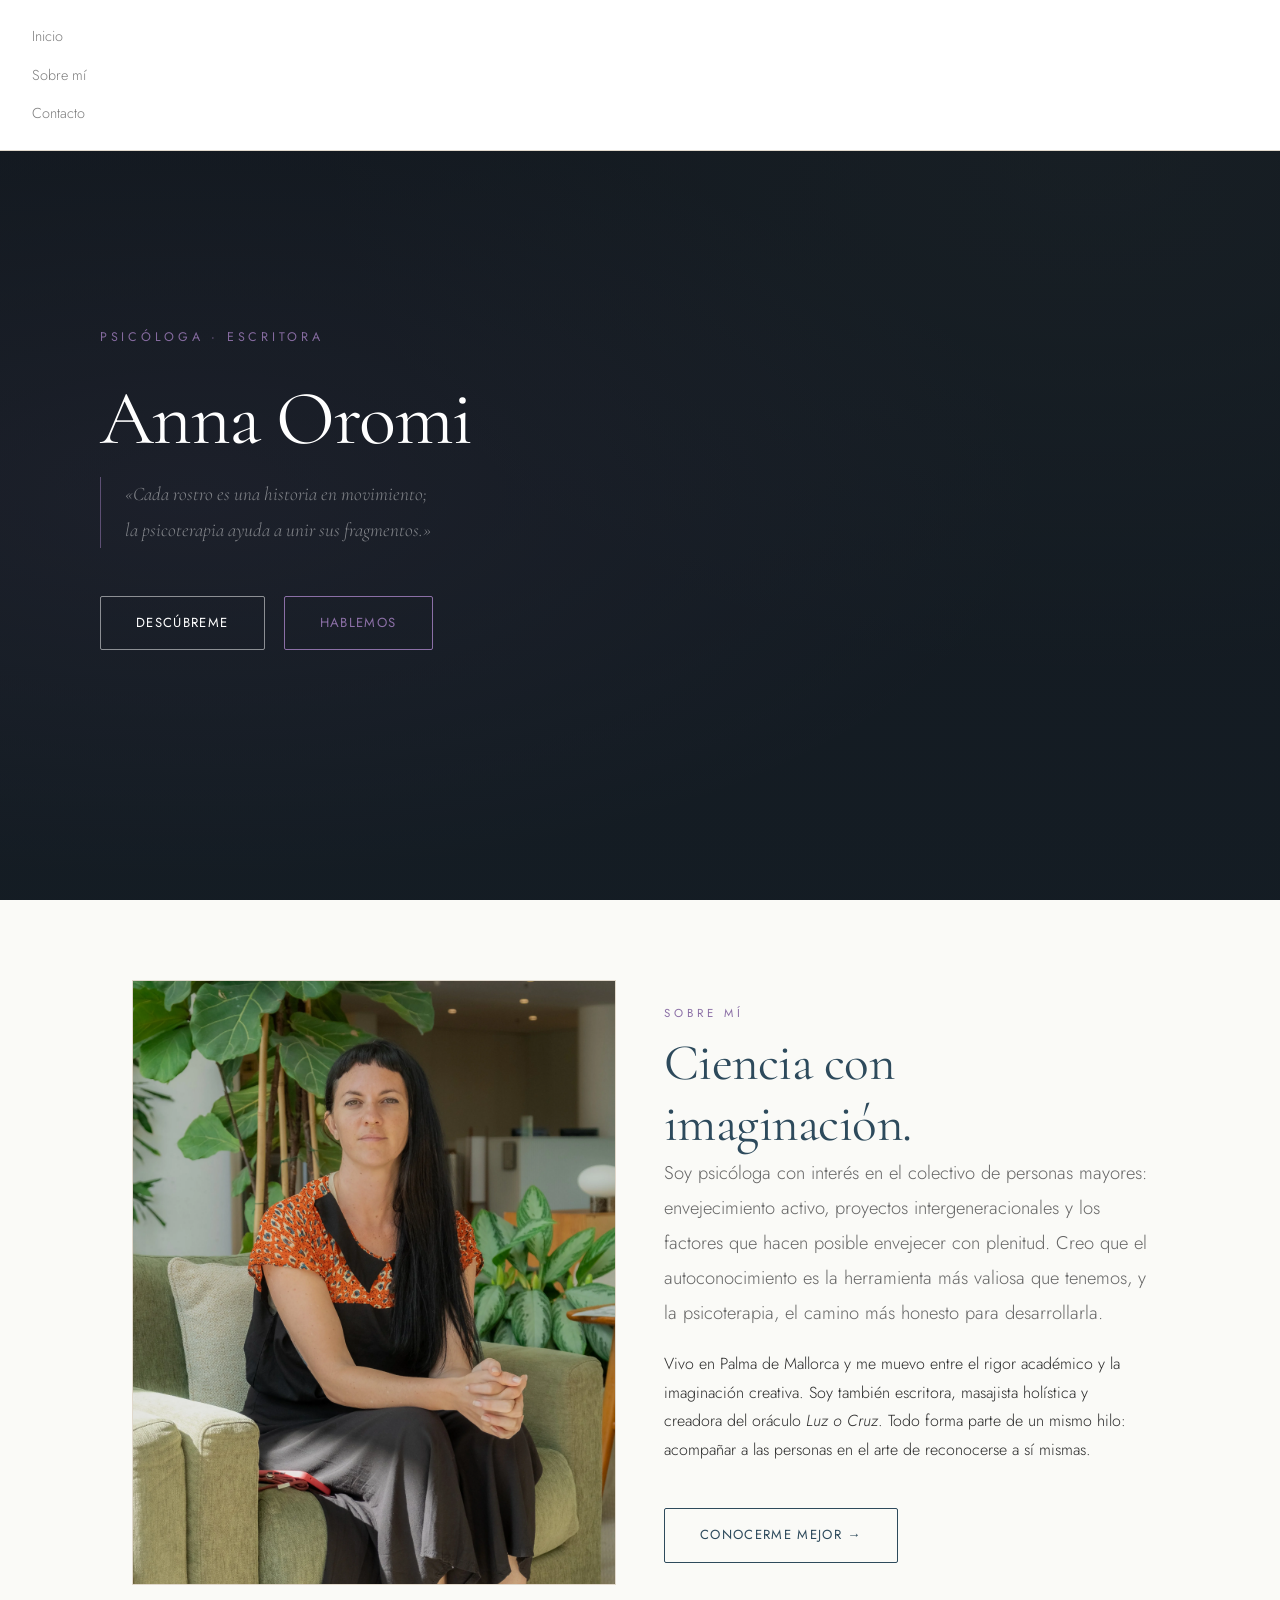
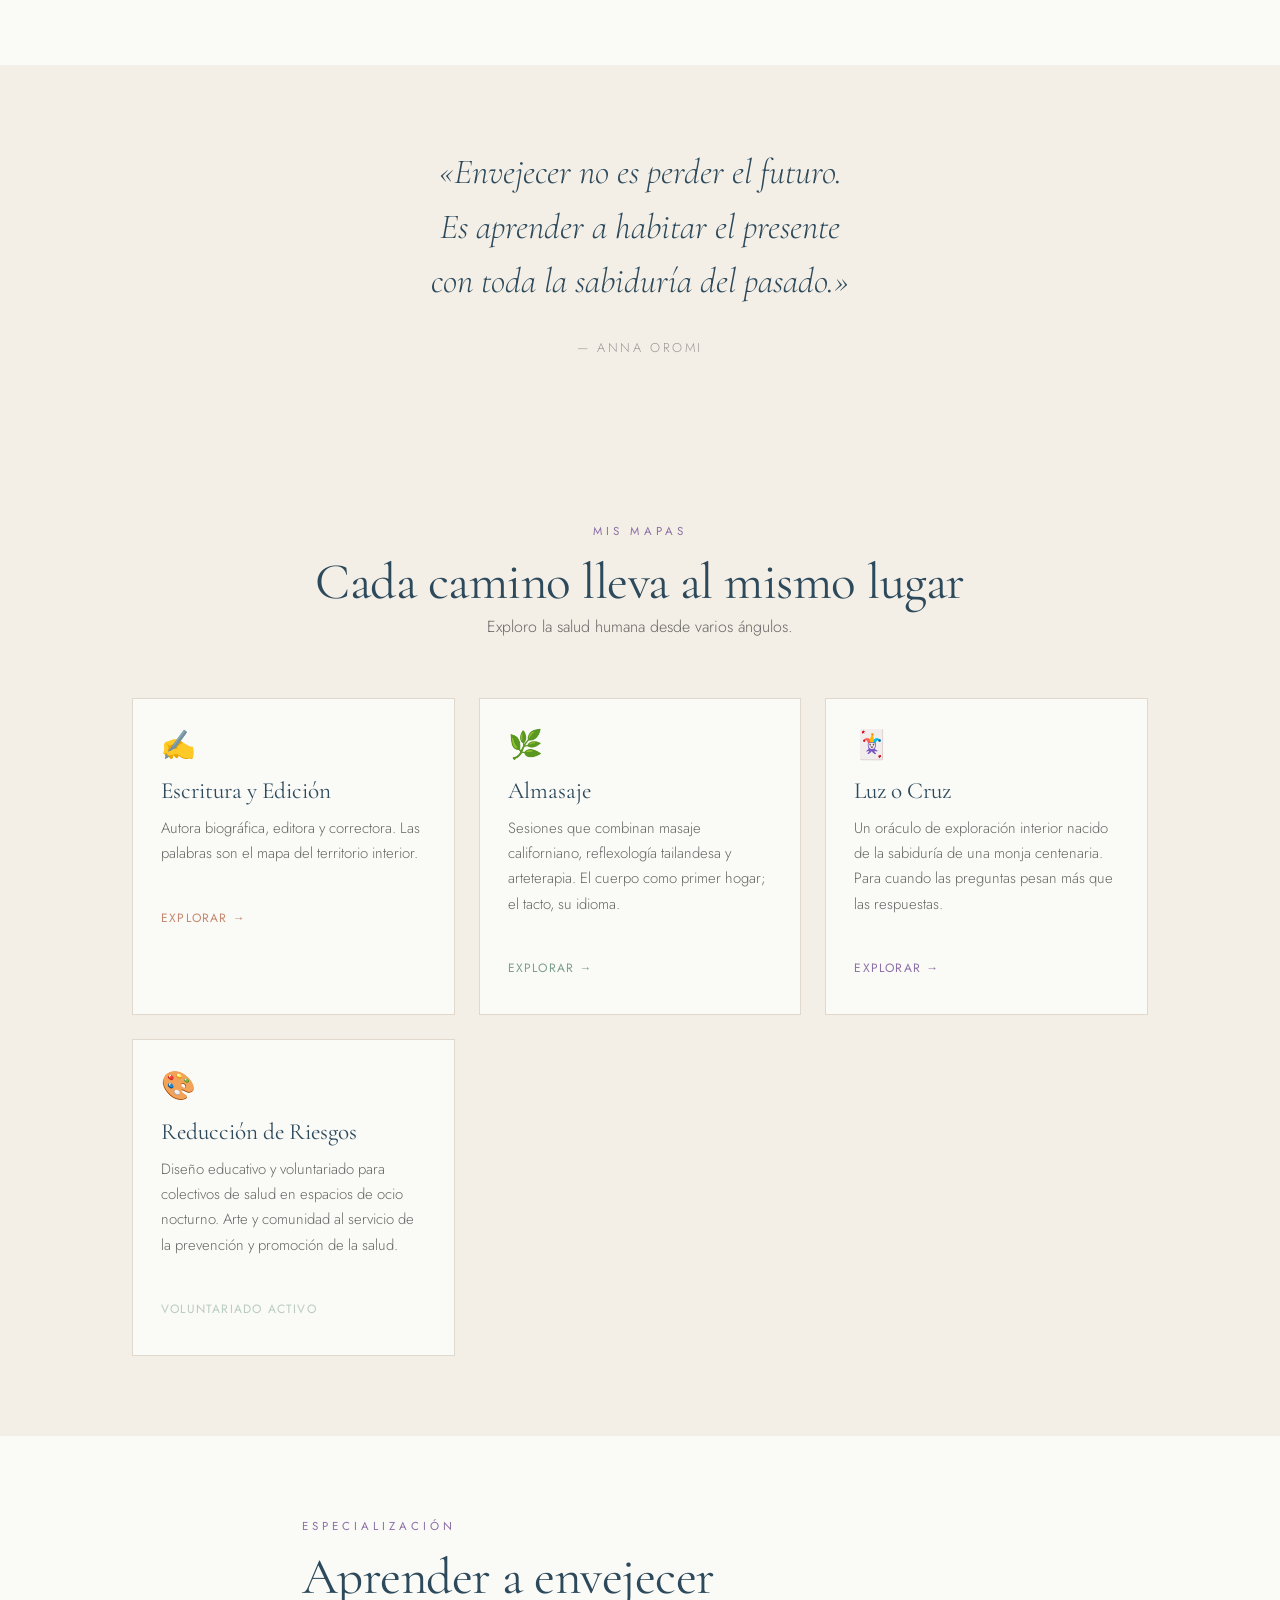
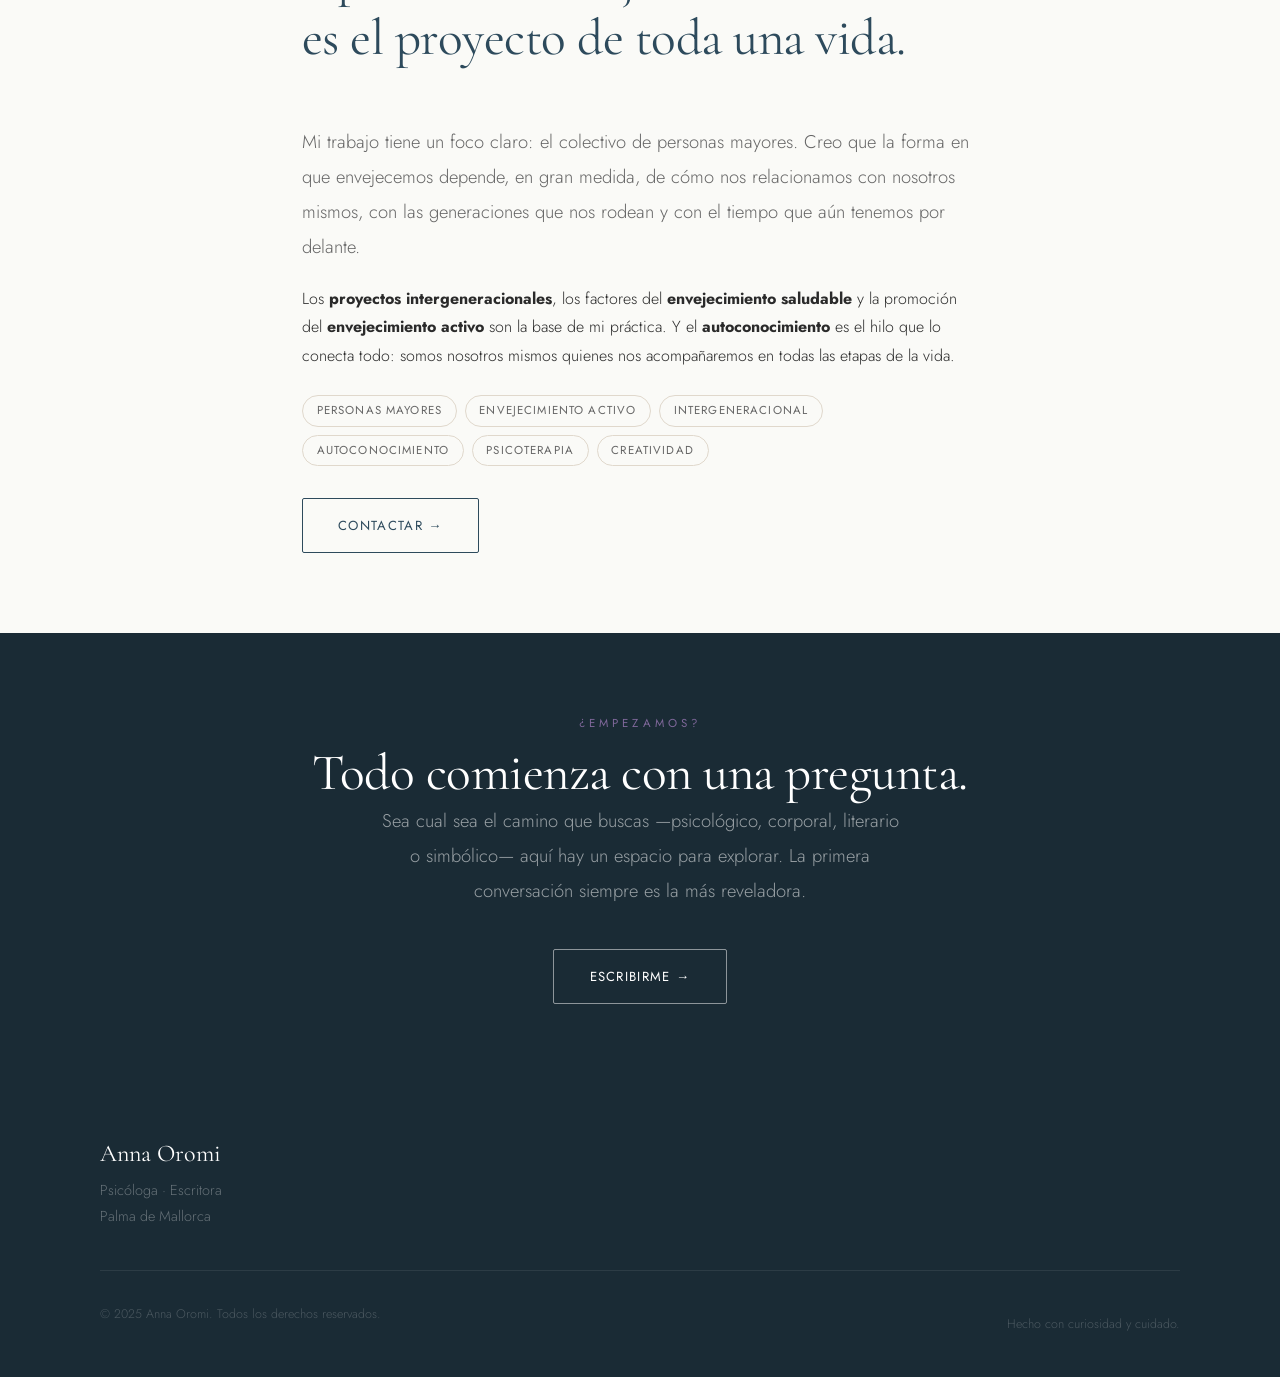
==== commit c74884cd: "Remove 'Exploradora del alma' from all pages and translations Co-Authored-By: Claude Sonnet 4.6 <nor" ====
--- a/index.html
+++ b/index.html
@@ -17,7 +17,7 @@
   <link rel="preconnect" href="https://fonts.googleapis.com">
   <link rel="preconnect" href="https://fonts.gstatic.com" crossorigin>
   <link href="https://fonts.googleapis.com/css2?family=Cormorant+Garamond:ital,wght@0,300;0,400;0,600;1,300;1,400&family=Jost:wght@300;400&display=swap" rel="stylesheet">
-  <link rel="stylesheet" href="css/style.css?v=6">
+  <link rel="stylesheet" href="css/style.css?v=7">
 </head>
 <body>
 
@@ -46,7 +46,7 @@
         <source src="img/encabezado.mp4" type="video/mp4">
       </video>
       <div class="hero-content">
-        <br><span class="hero-label" data-i18n="index.hero.label">Psicóloga · Escritora · Exploradora del alma</span>
+        <br><span class="hero-label" data-i18n="index.hero.label">Psicóloga · Escritora</span>
         <h1>Anna Oromi</h1>
         <p class="hero-quote" data-i18n="index.hero.quote">
           «Cada rostro es una historia en movimiento;<br>
@@ -84,8 +84,7 @@
     <!-- PULLQUOTE -->
     <div class="pullquote">
       <blockquote data-i18n="index.pullquote1">
-        «Envejecer no es perder el futuro.<br>
-        Es aprender a habitar el presente<br>
+        «Envejecer habitando el presente<br>
         con toda la sabiduría del pasado.»
       </blockquote>
       <cite data-i18n="index.pullquote1.cite">— Anna Oromi</cite>
@@ -176,7 +175,7 @@
     <div class="footer-inner">
       <div class="footer-brand">
         <h3>Anna Oromi</h3>
-        <p data-i18n="footer.tagline">Psicóloga · Escritora · Exploradora del alma<br>Palma de Mallorca</p>
+        <p data-i18n="footer.tagline">Psicóloga · Escritora<br>Palma de Mallorca</p>
       </div>
       <nav class="footer-nav" aria-label="Navegación del pie">
         <ul>
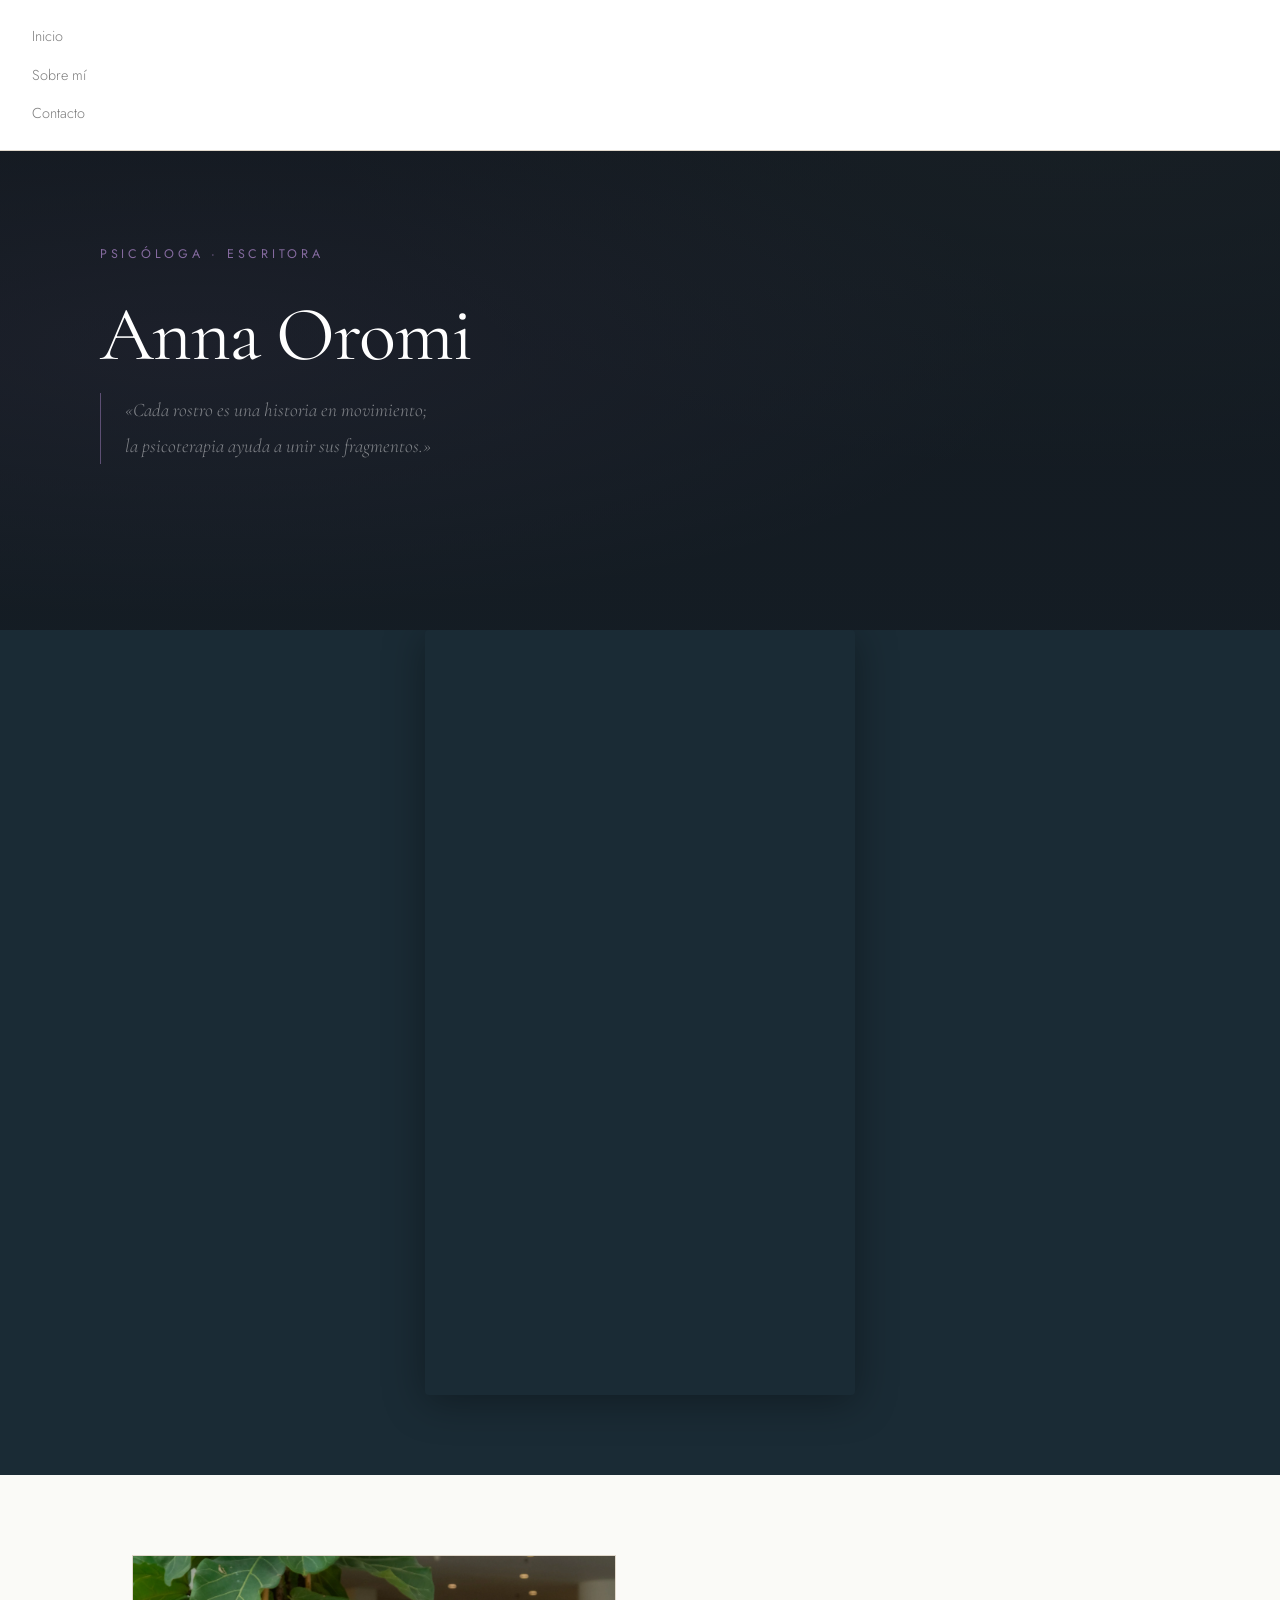
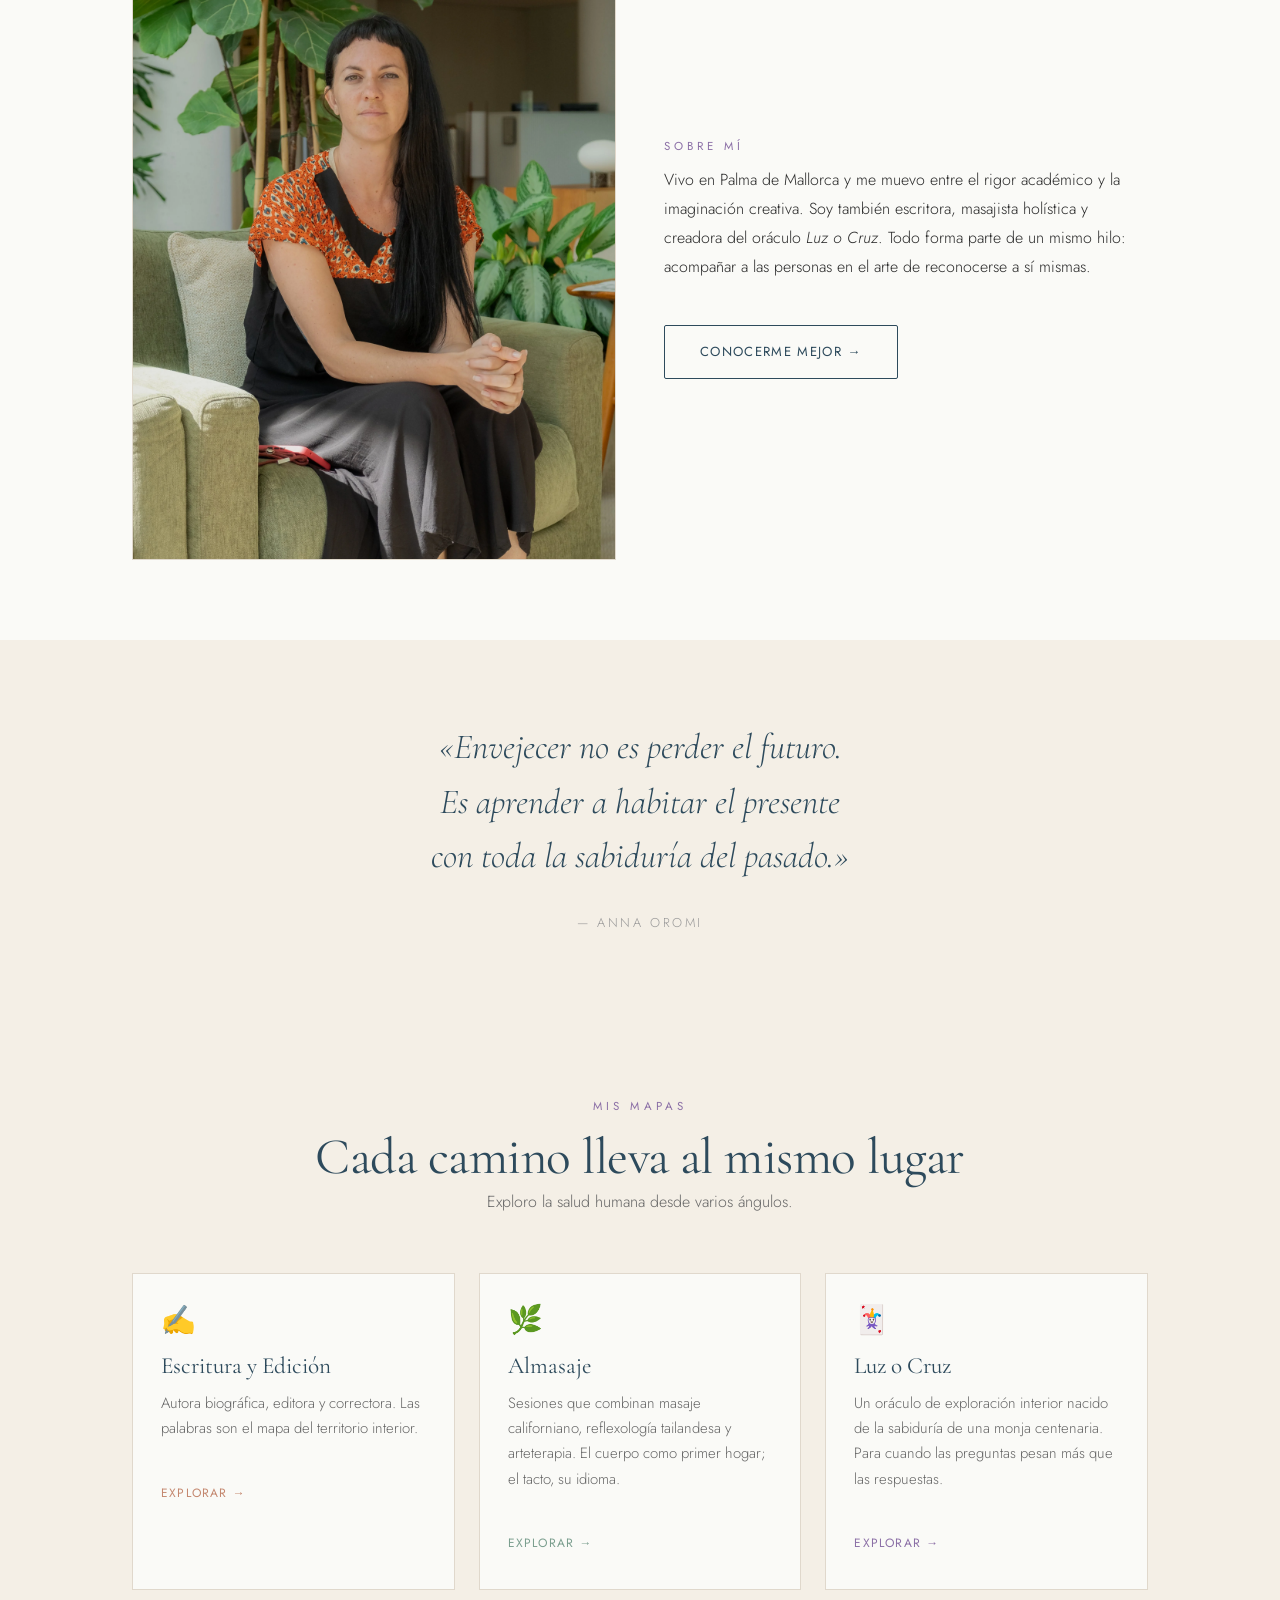
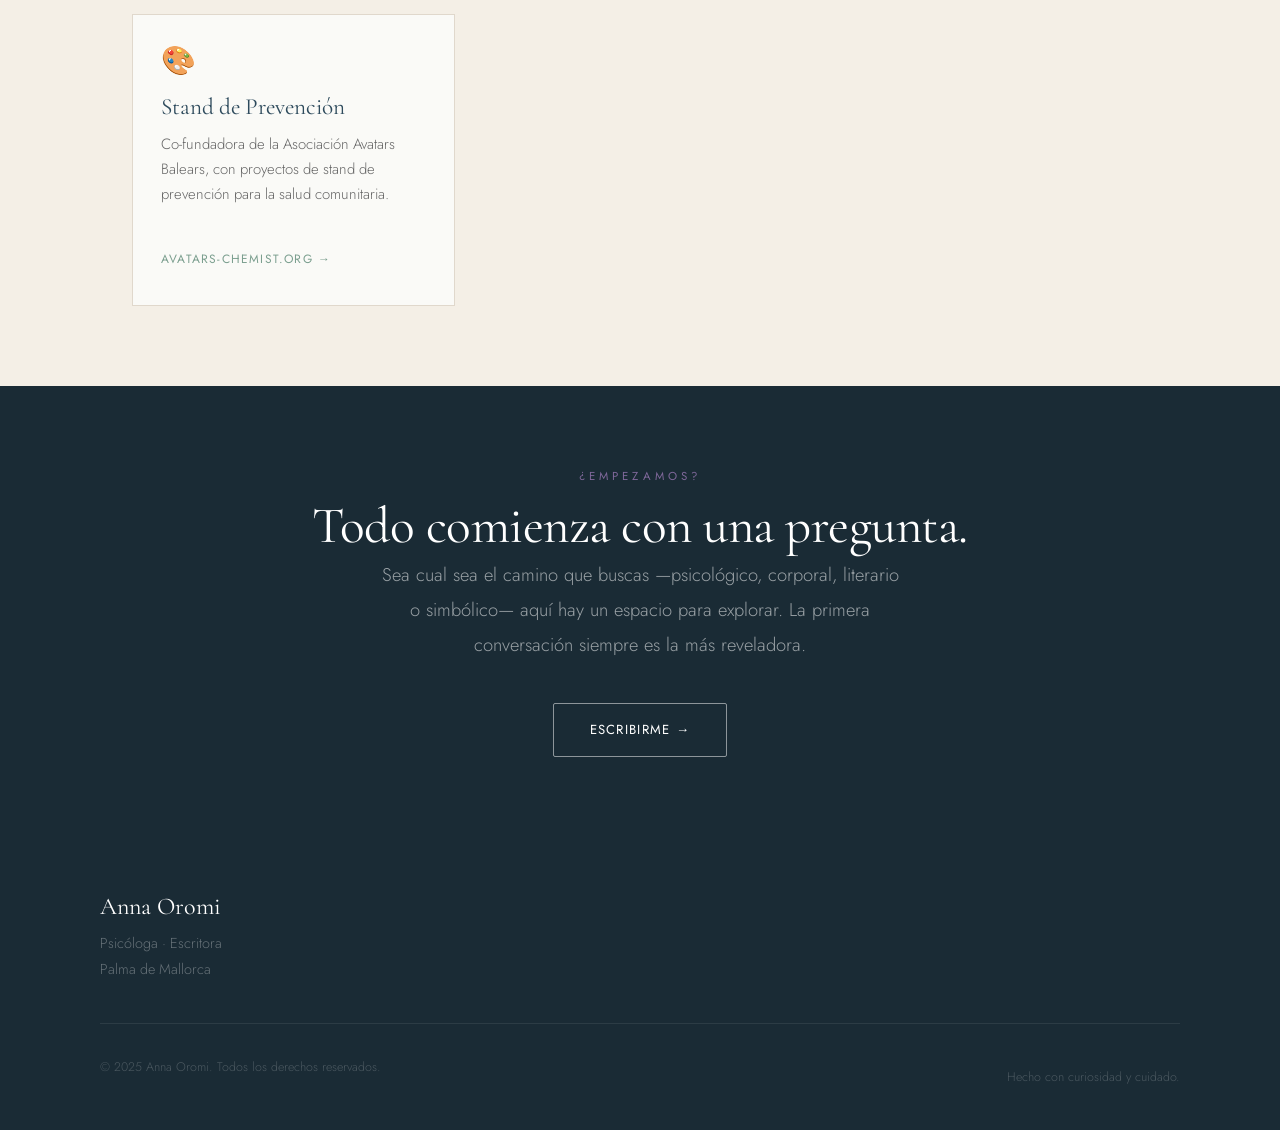
==== commit 05d83d29: "Actualizar contenido de la web - Portada: vídeo del banner mostrado completo bajo el banner (sin rec" ====
--- a/index.html
+++ b/index.html
@@ -17,34 +17,31 @@
   <link rel="preconnect" href="https://fonts.googleapis.com">
   <link rel="preconnect" href="https://fonts.gstatic.com" crossorigin>
   <link href="https://fonts.googleapis.com/css2?family=Cormorant+Garamond:ital,wght@0,300;0,400;0,600;1,300;1,400&family=Jost:wght@300;400&display=swap" rel="stylesheet">
-  <link rel="stylesheet" href="css/style.css?v=7">
+  <link rel="stylesheet" href="css/style.css?v=8">
 </head>
 <body>
 
   <nav role="navigation" aria-label="Navegación principal">
     <a href="index.html" class="nav-logo" data-i18n-aria="nav.logo.aria" aria-label="Anna Oromi — Inicio">Anna Oromi</a>
-    <button class="nav-toggle" aria-expanded="false" data-i18n-aria="nav.toggle.aria" aria-label="Abrir menú">
-      <span></span><span></span><span></span>
-    </button>
     <ul class="nav-links" role="list">
       <li><a href="index.html" data-i18n="nav.home">Inicio</a></li>
       <li><a href="sobre-mi.html" data-i18n="nav.about">Sobre mí</a></li>
       <li><a href="contacto.html" class="nav-cta" data-i18n="nav.contact">Contacto</a></li>
-      <li class="lang-switcher" aria-label="Language / Idioma">
-        <button class="lang-btn" data-lang="es">ES</button>
-        <span class="lang-switcher-sep">|</span>
-        <button class="lang-btn" data-lang="en">EN</button>
-      </li>
     </ul>
+    <div class="lang-switcher" aria-label="Language / Idioma">
+      <button class="lang-btn" data-lang="es">ES</button>
+      <span class="lang-switcher-sep">|</span>
+      <button class="lang-btn" data-lang="en">EN</button>
+    </div>
+    <button class="nav-toggle" aria-expanded="false" data-i18n-aria="nav.toggle.aria" aria-label="Abrir menú">
+      <span></span><span></span><span></span>
+    </button>
   </nav>
 
   <main>
 
     <!-- HERO -->
-    <section class="hero" aria-label="Portada">
-      <video class="hero-video" autoplay muted loop playsinline aria-hidden="true">
-        <source src="img/encabezado.mp4" type="video/mp4">
-      </video>
+    <section class="hero" aria-label="Portada" style="min-height:70vh;">
       <div class="hero-content">
         <br><span class="hero-label" data-i18n="index.hero.label">Psicóloga · Escritora</span>
         <h1>Anna Oromi</h1>
@@ -52,15 +49,21 @@
           «Cada rostro es una historia en movimiento;<br>
           la psicoterapia ayuda a unir sus fragmentos.»
         </p>
-        <div class="hero-actions">
-          <a href="sobre-mi.html" class="btn btn-light" data-i18n="index.hero.discover">Descúbreme</a>
-          <a href="contacto.html" class="btn btn-light" style="border-color:var(--violet);color:var(--violet);" data-i18n="index.hero.talk">Hablemos</a>
-        </div>
+      </div>
+    </section>
+
+    <!-- VÍDEO (formato vertical, se muestra completo sin recortar) -->
+    <section class="section-dark" aria-label="Vídeo" style="padding: 0 0 var(--gap);">
+      <div class="container text-center">
+        <video autoplay muted loop playsinline aria-hidden="true"
+               style="display:block; margin:0 auto; height:min(85vh, 820px); max-width:100%; aspect-ratio:9/16; object-fit:contain; border-radius:4px; box-shadow:0 6px 40px rgba(0,0,0,0.35);">
+          <source src="img/encabezado.mp4" type="video/mp4">
+        </video>
       </div>
     </section>
 
     <!-- SOBRE MÍ (resumen) -->
-    <section aria-labelledby="about-heading">
+    <section aria-label="Sobre mí">
       <div class="container">
         <div class="grid-2">
           <div class="about-img-wrap" aria-label="Fotografía de Anna Oromi">
@@ -68,10 +71,6 @@
           </div>
           <div class="about-text">
             <span class="section-label" data-i18n="index.about.label">Sobre mí</span>
-            <h2 id="about-heading" data-i18n="index.about.h2">Ciencia con imaginación.</h2>
-            <p class="lead" data-i18n="index.about.lead">
-              Soy psicóloga con interés en el colectivo de personas mayores: envejecimiento activo, proyectos intergeneracionales y los factores que hacen posible envejecer con plenitud. Creo que el autoconocimiento es la herramienta más valiosa que tenemos, y la psicoterapia, el camino más honesto para desarrollarla.
-            </p>
             <p data-i18n="index.about.p">
               Vivo en Palma de Mallorca y me muevo entre el rigor académico y la imaginación creativa. Soy también escritora, masajista holística y creadora del oráculo <em>Luz o Cruz</em>. Todo forma parte de un mismo hilo: acompañar a las personas en el arte de reconocerse a sí mismas.
             </p>
@@ -123,37 +122,12 @@
 
           <article class="card card--sage">
             <div class="card-icon" aria-hidden="true">🎨</div>
-            <h3 data-i18n="index.card.reduccion.h3">Reducción de Riesgos</h3>
-            <p data-i18n="index.card.reduccion.p">Diseño educativo y voluntariado para colectivos de salud en espacios de ocio nocturno. Arte y comunidad al servicio de la prevención y promoción de la salud.</p>
-            <span class="card-link" style="cursor:default; opacity:0.5;" data-i18n="index.card.reduccion.link">Voluntariado activo</span>
+            <h3 data-i18n="index.card.reduccion.h3">Stand de Prevención</h3>
+            <p data-i18n="index.card.reduccion.p">Co-fundadora de la Asociación Avatars Balears, con proyectos de stand de prevención para la salud comunitaria.</p>
+            <a href="https://www.avatars-chemist.org" class="card-link" target="_blank" rel="noopener noreferrer" data-i18n="index.card.reduccion.link">avatars-chemist.org →</a>
           </article>
 
         </div>
-      </div>
-    </section>
-
-    <!-- ESPECIALIZACIÓN (bloque SEO) -->
-    <section aria-labelledby="esp-heading">
-      <div class="container--narrow">
-        <div class="section-header">
-          <span class="section-label" data-i18n="index.esp.label">Especialización</span>
-          <h2 id="esp-heading" data-i18n="index.esp.h2">Aprender a envejecer<br>es el proyecto de toda una vida.</h2>
-        </div>
-        <p class="lead" data-i18n="index.esp.lead">
-          Mi trabajo tiene un foco claro: el colectivo de personas mayores. Creo que la forma en que envejecemos depende, en gran medida, de cómo nos relacionamos con nosotros mismos, con las generaciones que nos rodean y con el tiempo que aún tenemos por delante.
-        </p>
-        <p data-i18n="index.esp.p">
-          Los <strong>proyectos intergeneracionales</strong>, los factores del <strong>envejecimiento saludable</strong> y la promoción del <strong>envejecimiento activo</strong> son la base de mi práctica. Y el <strong>autoconocimiento</strong> es el hilo que lo conecta todo: somos nosotros mismos quienes nos acompañaremos en todas las etapas de la vida.
-        </p>
-        <div class="tags mt-3" aria-label="Áreas de especialización">
-          <span class="tag" data-i18n="index.tag.mayores">Personas mayores</span>
-          <span class="tag" data-i18n="index.tag.activo">Envejecimiento activo</span>
-          <span class="tag" data-i18n="index.tag.intergeneracional">Intergeneracional</span>
-          <span class="tag" data-i18n="index.tag.autoconocimiento">Autoconocimiento</span>
-          <span class="tag" data-i18n="index.tag.psicoterapia">Psicoterapia</span>
-          <span class="tag" data-i18n="index.tag.creatividad">Creatividad</span>
-        </div>
-        <a href="contacto.html" class="btn btn-primary mt-4" data-i18n="index.esp.btn">Contactar →</a>
       </div>
     </section>
 
--- a/css/style.css
+++ b/css/style.css
@@ -100,7 +100,7 @@
    -------------------------------------------------------------------------- */
 nav {
   position: fixed; top: 0; left: 0; right: 0; z-index: 100;
-  display: flex; justify-content: space-between; align-items: center;
+  display: flex; align-items: center; gap: 1.5rem;
   padding: 1.4rem 2rem;
   background: #ffffff;
   border-bottom: 1px solid #e0d8cc;
@@ -115,6 +115,7 @@
   color: #2D4A5C !important;
   letter-spacing: 0.02em;
   flex-shrink: 0;
+  margin-right: auto;
 }
 
 .nav-links {
@@ -159,7 +160,7 @@
    -------------------------------------------------------------------------- */
 .lang-switcher {
   display: flex; align-items: center; gap: 0.15rem;
-  margin-left: 0.6rem;
+  flex-shrink: 0;
 }
 .lang-switcher-sep {
   font-size: 0.65rem; color: var(--border);
@@ -167,18 +168,13 @@
 }
 .lang-btn {
   background: none; border: none; cursor: pointer;
-  font-family: var(--font-sans); font-size: 0.72rem;
+  font-family: var(--font-sans); font-size: 0.78rem;
   font-weight: 500; letter-spacing: 0.1em; text-transform: uppercase;
-  color: var(--text-muted); padding: 0.25rem 0.3rem;
+  color: var(--text-light); padding: 0.25rem 0.4rem;
   transition: color 0.2s ease; line-height: 1;
 }
 .lang-btn:hover         { color: var(--primary); }
 .lang-btn--active       { color: var(--violet); font-weight: 600; }
-
-@media (max-width: 768px) {
-  .lang-switcher { margin-left: 0; margin-top: 0.5rem; }
-  .lang-btn      { font-size: 0.9rem; padding: 0.3rem 0.5rem; }
-}
 
 /* --------------------------------------------------------------------------
    6. Botones
